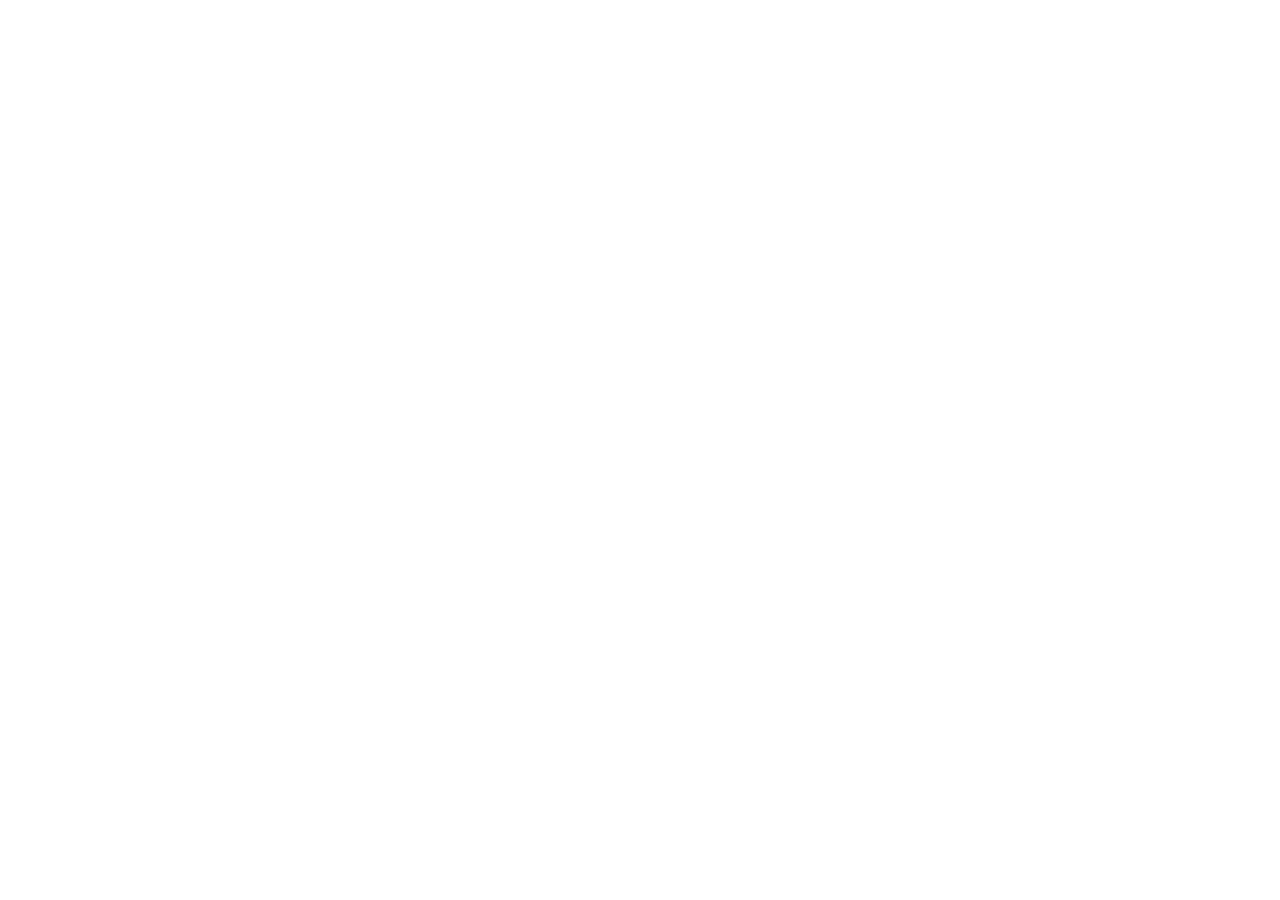
==== index.html @ 6c577613 "初版：樊磊个人简历网站" ====
﻿<!DOCTYPE html>
<html lang="zh-CN">
<head>
    <meta charset="UTF-8">
    <meta name="viewport" content="width=device-width, initial-scale=1.0">
    <title>妯婄 路 鎯呮劅瀵煎笀 | 蹇冪悊瀛﹀甯?/title>
    <meta name="description" content="妯婄 鈥?璧勬繁鎯呮劅瀵煎笀锛屾繁鑰曚簰鑱旂綉鎯呮劅璧涢亾锛屼笓娉ㄦ儏鎰熻繛楹﹀挩璇€佸績鐞嗙枏瀵笺€佸鎭嬬瓟鐤戙€佸濮讳慨澶嶄笌浜洪檯鍏崇郴鎸囧銆?>
    <link rel="preconnect" href="https://fonts.googleapis.com">
    <link rel="preconnect" href="https://fonts.gstatic.com" crossorigin>
    <link href="https://fonts.googleapis.com/css2?family=Noto+Serif+SC:wght@400;600;700&family=Noto+Sans+SC:wght@300;400;500;700&display=swap" rel="stylesheet">
    <link rel="stylesheet" href="css/style.css">
</head>
<body>

    <!-- ============ NAVIGATION ============ -->
    <header id="header">
        <nav id="navbar" class="navbar">
            <div class="container nav-container">
                <a href="#hero" class="logo">妯?span class="logo-accent">纾?/span></a>
                <ul class="nav-links" id="navLinks">
                    <li><a href="#hero" class="nav-link active">棣栭〉</a></li>
                    <li><a href="#about" class="nav-link">鍏充簬鎴?/a></li>
                    <li><a href="#strengths" class="nav-link">涓汉浼樺娍</a></li>
                    <li><a href="#contact" class="nav-link">鑱旂郴鎴?/a></li>
                </ul>
                <a href="#contact" class="btn btn-nav">鍚堜綔鍜ㄨ</a>
                <button class="mobile-toggle" id="mobileToggle" aria-label="鑿滃崟">
                    <span></span><span></span><span></span>
                </button>
            </div>
        </nav>
    </header>

    <!-- ============ HERO ============ -->
    <section id="hero" class="hero">
        <canvas id="heroCanvas"></canvas>
        <div class="hero-overlay"></div>
        <div class="container hero-content">
            <div class="hero-badge">璧勬繁鎯呮劅瀵煎笀 路 蹇冪悊瀛﹀甯?/div>
            <h1 class="hero-title">妯婄</h1>
            <p class="hero-subtitle">娣辫€曚簰鑱旂綉鎯呮劅璧涢亾 路 涓撴敞鎯呮劅鐩存挱涓庡挩璇?/p>
            <p class="hero-desc">
                澶氬勾涓€绾挎儏鎰熺洿鎾繛楹﹀疄鎴樼粡楠岋紝鎿呴暱浠ュ叡鎯呫€佹帴鍦版皵鐨勬矡閫氭柟寮?br>
                鍓栨瀽鐭涚浘鏍规簮锛岃緭鍑鸿惤鍦板彲鎵ц鐨勮В鍐虫柟妗?            </p>
            <div class="hero-actions">
                <a href="#contact" class="btn btn-primary">棰勭害鍜ㄨ</a>
                <a href="#about" class="btn btn-outline">浜嗚В鏇村</a>
            </div>
        </div>
        <div class="scroll-indicator">
            <span>鍚戜笅婊氬姩</span>
            <div class="scroll-arrow"></div>
        </div>
    </section>

    <!-- ============ ABOUT ============ -->
    <section id="about" class="about section">
        <div class="container">
            <div class="section-header reveal">
                <span class="section-tag">鍏充簬鎴?/span>
                <h2 class="section-title">About Me</h2>
                <div class="section-divider"></div>
            </div>

            <div class="about-grid">
                <div class="about-image reveal-left">
                    <div class="image-frame">
                        <img src="assets/portrait.jpg" alt="妯婄 - 鎯呮劅瀵煎笀" id="portraitImg">
                        <div class="image-frame-deco"></div>
                    </div>
                    <div class="about-contact-cards">
                        <div class="contact-mini-card">
                            <svg width="18" height="18" viewBox="0 0 24 24" fill="none" stroke="currentColor" stroke-width="2"><path d="M22 16.92v3a2 2 0 0 1-2.18 2 19.79 19.79 0 0 1-8.63-3.07 19.5 19.5 0 0 1-6-6 19.79 19.79 0 0 1-3.07-8.67A2 2 0 0 1 4.11 2h3a2 2 0 0 1 2 1.72 12.84 12.84 0 0 0 .7 2.81 2 2 0 0 1-.45 2.11L8.09 9.91a16 16 0 0 0 6 6l1.27-1.27a2 2 0 0 1 2.11-.45 12.84 12.84 0 0 0 2.81.7A2 2 0 0 1 22 16.92z"/></svg>
                            <span>13331465295</span>
                        </div>
                        <div class="contact-mini-card">
                            <svg width="18" height="18" viewBox="0 0 24 24" fill="none" stroke="currentColor" stroke-width="2"><path d="M4 4h16c1.1 0 2 .9 2 2v12c0 1.1-.9 2-2 2H4c-1.1 0-2-.9-2-2V6c0-1.1.9-2 2-2z"/><polyline points="22,6 12,13 2,6"/></svg>
                            <span>13331465295</span>
                        </div>
                    </div>
                </div>

                <div class="about-content reveal-right">
                    <div class="about-header">
                        <h3 class="about-name">妯婄</h3>
                        <span class="about-title-badge">璧勬繁鎯呮劅瀵煎笀</span>
                    </div>

                    <div class="about-text">
                        <p>1985 骞寸敓浜庡悏鏋楋紝姣曚笟浜庡悏鏋楀伐绋嬪ぇ瀛︾數鍔涘伐绋嬩笓涓氥€?021 骞磋捣鍏ㄨ亴娣辫€曚簰鑱旂綉鎯呮劅璧涢亾锛屼富鏀绘姈闊崇瓑涓绘祦鐭棰?& 鐩存挱骞冲彴锛岀簿閫氭儏鎰熺洿鎾叏閾捐矾杩愯惀涓庢湇鍔°€?/p>
                        <p>鏍稿績涓氬姟娑电洊鎯呮劅杩為害鍜ㄨ銆佸績鐞嗘儏缁枏瀵笺€佸鎭嬬瓟鐤戙€佸濮讳慨澶嶃€佸﹩濯崇煕鐩捐皟瑙ｃ€佷汉闄呭叧绯诲強浜插瓙娌熼€氭寚瀵肩瓑銆傚悓鏃剁啛缁冩搷鐩樼洿鎾棿杩愮淮銆佸満鏅墽鎯呮墦閫犮€佺洿鎾妭濂忔妸鎺с€佺矇涓濊繍钀ャ€佹祦閲忓紩娴佸強鐩存挱甯﹁揣绛夊叏娴佺▼宸ヤ綔锛屽悆閫忓钩鍙拌鍒欎笌娴侀噺閫昏緫銆?/p>
                        <p>闀挎湡涓€绾跨洿鎾繛楹﹀疄鎴橈紝鐩撮潰娴烽噺鐪熷疄鎯呮劅妗堜緥锛屾搮闀夸互鍏辨儏銆佹帴鍦版皵鐨勬矡閫氭柟寮忓墫鏋愮煕鐩炬牴婧愶紝杈撳嚭钀藉湴鍙墽琛岀殑瑙ｅ喅鏂规銆傛湰浜哄彲鐙珛瀹屾垚鏁村満鎯呮劅鐩存挱銆佹壙鎺ュ挩璇笟鍔′笌鐩存挱闂磋繍钀ュ伐浣滐紝涓婃墜鍗充笂宀楋紝鏃犻渶杩囨浮鏈熴€?/p>
                    </div>

                    <div class="about-stats">
                        <div class="stat-item">
                            <span class="stat-number" data-target="8">0</span>
                            <span class="stat-suffix">+</span>
                            <span class="stat-label">骞翠笓娉ㄦ繁鑰?/span>
                        </div>
                        <div class="stat-item">
                            <span class="stat-number" data-target="10000">0</span>
                            <span class="stat-suffix">+</span>
                            <span class="stat-label">鎯呮劅妗堜緥</span>
                        </div>
                        <div class="stat-item">
                            <span class="stat-number" data-target="1000">0</span>
                            <span class="stat-suffix">+</span>
                            <span class="stat-label">鐩存挱鍦烘</span>
                        </div>
                        <div class="stat-item">
                            <span class="stat-number" data-target="100">0</span>
                            <span class="stat-suffix">w+</span>
                            <span class="stat-label">绮変笣瑙﹁揪</span>
                        </div>
                    </div>
                </div>
            </div>
        </div>
    </section>

    <!-- ============ STRENGTHS ============ -->
    <section id="strengths" class="strengths section">
        <div class="container">
            <div class="section-header reveal">
                <span class="section-tag">涓汉浼樺娍</span>
                <h2 class="section-title">Core Strengths</h2>
                <div class="section-divider"></div>
                <p class="section-desc">澶氬勾琛屼笟娌夋穩锛屾墦纾ㄥ嚭浜斿ぇ鏍稿績鑳藉姏</p>
            </div>

            <div class="strengths-grid">
                <div class="strength-card reveal" data-delay="0">
                    <div class="card-icon">
                        <svg width="32" height="32" viewBox="0 0 24 24" fill="none" stroke="currentColor" stroke-width="1.5"><path d="M12 22s8-4 8-10V5l-8-3-8 3v7c0 6 8 10 8 10z"/></svg>
                    </div>
                    <h3 class="card-title">瀹炴垬鍔熷簳鎵庡疄</h3>
                    <p class="card-desc">澶氬勾涓€绾挎儏鎰熺洿鎾繛楹︾粡楠岋紝妗堜緥鍌ㄥ涓板瘜锛屼复鍦烘帶鍦恒€佸簲鎬ヨ兘鍔涚獊鍑恒€傜洿闈㈡捣閲忕湡瀹炴儏鎰熸渚嬶紝蹇€熺簿鍑嗘妸鎻￠棶棰樻牳蹇冦€?/p>
                </div>

                <div class="strength-card reveal" data-delay="100">
                    <div class="card-icon">
                        <svg width="32" height="32" viewBox="0 0 24 24" fill="none" stroke="currentColor" stroke-width="1.5"><path d="M16.5 3.5a2.121 2.121 0 0 1 3 3L7 19l-4 1 1-4L16.5 3.5z"/></svg>
                    </div>
                    <h3 class="card-title">鍜ㄨ涓撲笟鍏辨儏</h3>
                    <p class="card-desc">娌熼€氶鏍间翰鍜屾帴鍦版皵锛屾搮闀挎儏缁枏瀵间笌鐭涚浘鏍规簮鍓栨瀽銆傜簿鍑嗚В鍐冲鎭嬨€佸搴€佷汉闄呯瓑鐜板疄鎯呮劅闅鹃锛岃鏉ヨ鑰呯湡姝ｈ幏寰楁敼鍙樸€?/p>
                </div>

                <div class="strength-card reveal" data-delay="200">
                    <div class="card-icon">
                        <svg width="32" height="32" viewBox="0 0 24 24" fill="none" stroke="currentColor" stroke-width="1.5"><rect x="2" y="3" width="20" height="14" rx="2" ry="2"/><line x1="8" y1="21" x2="16" y2="21"/><line x1="12" y1="17" x2="12" y2="21"/></svg>
                    </div>
                    <h3 class="card-title">鍏ㄨ兘鐩存挱鎿嶇洏</h3>
                    <p class="card-desc">闆嗗唴瀹硅緭鍑恒€佷簰鍔ㄦ帶鍦恒€佺矇涓濈淮鎶ゃ€佸紩娴佽浆鍖栥€佺洿鎾甫璐т簬涓€浣撱€傚悆閫忓钩鍙拌鍒欎笌娴侀噺閫昏緫锛岃儨浠诲叏宀椾綅宸ヤ綔锛岄浂杩囨浮鏈熴€?/p>
                </div>

                <div class="strength-card reveal" data-delay="300">
                    <div class="card-icon">
                        <svg width="32" height="32" viewBox="0 0 24 24" fill="none" stroke="currentColor" stroke-width="1.5"><path d="M12 22s8-4 8-10V5l-8-3-8 3v7c0 6 8 10 8 10z"/><path d="M9 12l2 2 4-4"/></svg>
                    </div>
                    <h3 class="card-title">鑱屼笟鐘舵€佺ǔ瀹?/h3>
                    <p class="card-desc">娣辫€曟儏鎰熻禌閬撱€佺儹鐖辫涓氾紝璐ｄ换蹇冨己銆傚彲闀挎湡绋冲畾閰嶅悎鍥㈤槦鍙戝睍锛屼笁瑙傛銆佹姉鍘嬭兘鍔涘己锛屾槸楂樺己搴︾洿鎾幆澧冧腑鍊煎緱淇¤禆鐨勫悎浣滀紮浼淬€?/p>
                </div>

                <div class="strength-card reveal" data-delay="400">
                    <div class="card-icon">
                        <svg width="32" height="32" viewBox="0 0 24 24" fill="none" stroke="currentColor" stroke-width="1.5"><circle cx="12" cy="12" r="10"/><path d="M2 12h20"/><path d="M12 2a15.3 15.3 0 0 1 4 10 15.3 15.3 0 0 1-4 10 15.3 15.3 0 0 1-4-10 15.3 15.3 0 0 1 4-10z"/></svg>
                    </div>
                    <h3 class="card-title">璧涢亾璧勬簮涓板帤</h3>
                    <p class="card-desc">澶氬勾琛屼笟娌夋穩锛岀Н绱笓灞炰汉鑴変笌璧勬簮缃戠粶銆傛墜鎻¤禌閬撹祫婧愶紝鍙姪鍔涢」鐩珮鏁堟帹杩涖€傚悓姝ユ帰绱㈡儏鎰?AI 鏂拌禌閬擄紝淇濇寔琛屼笟鍓嶆部瑙嗛噹銆?/p>
                </div>
            </div>
        </div>
    </section>

    <!-- ============ CONTACT ============ -->
    <section id="contact" class="contact section">
        <div class="contact-bg-shapes"></div>
        <div class="container contact-content">
            <div class="section-header reveal">
                <span class="section-tag">鑱旂郴鎴?/span>
                <h2 class="section-title">Let's Talk</h2>
                <div class="section-divider"></div>
            </div>

            <div class="contact-grid reveal">
                <div class="contact-card">
                    <div class="contact-card-icon">
                        <svg width="28" height="28" viewBox="0 0 24 24" fill="none" stroke="currentColor" stroke-width="1.5"><path d="M22 16.92v3a2 2 0 0 1-2.18 2 19.79 19.79 0 0 1-8.63-3.07 19.5 19.5 0 0 1-6-6 19.79 19.79 0 0 1-3.07-8.67A2 2 0 0 1 4.11 2h3a2 2 0 0 1 2 1.72 12.84 12.84 0 0 0 .7 2.81 2 2 0 0 1-.45 2.11L8.09 9.91a16 16 0 0 0 6 6l1.27-1.27a2 2 0 0 1 2.11-.45 12.84 12.84 0 0 0 2.81.7A2 2 0 0 1 22 16.92z"/></svg>
                    </div>
                    <h3>鐢佃瘽</h3>
                    <a href="tel:13331465295" class="contact-link">13331465295</a>
                    <p class="contact-hint">宸ヤ綔鏃?9:00 - 21:00</p>
                </div>

                <div class="contact-card contact-card-highlight">
                    <div class="contact-card-icon">
                        <svg width="28" height="28" viewBox="0 0 24 24" fill="none" stroke="currentColor" stroke-width="1.5"><path d="M4 4h16c1.1 0 2 .9 2 2v12c0 1.1-.9 2-2 2H4c-1.1 0-2-.9-2-2V6c0-1.1.9-2 2-2z"/><polyline points="22,6 12,13 2,6"/></svg>
                    </div>
                    <h3>寰俊</h3>
                    <a href="#" class="contact-link">13331465295</a>
                    <p class="contact-hint">鎵爜鎴栨悳绱㈡坊鍔?/p>
                </div>

                <div class="contact-card">
                    <div class="contact-card-icon">
                        <svg width="28" height="28" viewBox="0 0 24 24" fill="none" stroke="currentColor" stroke-width="1.5"><path d="M4 4h16c1.1 0 2 .9 2 2v12c0 1.1-.9 2-2 2H4c-1.1 0-2-.9-2-2V6c0-1.1.9-2 2-2z"/><polyline points="22,6 12,13 2,6"/></svg>
                    </div>
                    <h3>閭</h3>
                    <a href="mailto:lei_179481361@qq.com" class="contact-link">lei_179481361@qq.com</a>
                    <p class="contact-hint">24 灏忔椂鍐呭洖澶?/p>
                </div>
            </div>

            <div class="contact-cta reveal">
                <p class="cta-text">鏈熷緟涓庢偍鐨勫悎浣?/p>
                <a href="tel:13331465295" class="btn btn-primary btn-large">绔嬪嵆鑱旂郴</a>
            </div>

            <div class="contact-footer reveal">
                <p>&copy; <span id="year"></span> 妯婄 路 All Rights Reserved</p>
                <p class="contact-footer-sub">浠ョ湡璇氫箣蹇冿紝闄即姣忎竴娈垫儏鎰熸梾绋?/p>
            </div>
        </div>
    </section>

    <script src="js/main.js"></script>
</body>
</html>
---- css/style.css ----
﻿/* ============================================
   Style.css — 樊磊 · 个人简历网站
   Dark premium theme for relationship therapist
   ============================================ */

/* ----- CSS Custom Properties ----- */
:root {
    --color-bg: #0a0a0e;
    --color-bg-alt: #101016;
    --color-bg-card: #181820;
    --color-bg-card-hover: #1e1e28;
    --color-accent: #c9a96e;
    --color-accent-light: #dfc28a;
    --color-accent-dim: #7a6a4a;
    --color-accent-glow: rgba(201, 169, 110, 0.08);
    --color-text: #ece8e1;
    --color-text-secondary: #96929a;
    --color-text-muted: #5c5862;
    --color-border: #22222a;
    --color-border-light: #2a2a34;
    --color-overlay: rgba(10, 10, 14, 0.72);
    --font-serif: 'Noto Serif SC', 'STSong', 'SimSun', Georgia, serif;
    --font-sans: 'Noto Sans SC', -apple-system, 'PingFang SC', 'Microsoft YaHei', sans-serif;
    --container-max: 1700px;
    --nav-height: 70px;
    --section-padding: 100px 0;
    --ease-out: cubic-bezier(0.22, 1, 0.36, 1);
    --duration-slow: 0.8s;
    --duration-med: 0.5s;
    --duration-fast: 0.3s;
}

*, *::before, *::after {
    margin: 0;
    padding: 0;
    box-sizing: border-box;
}

html {
    scroll-behavior: smooth;
    -webkit-font-smoothing: antialiased;
    -moz-osx-font-smoothing: grayscale;
}

body {
    font-family: var(--font-sans);
    font-weight: 400;
    font-size: 16px;
    line-height: 1.7;
    color: var(--color-text);
    background-color: var(--color-bg);
    overflow-x: hidden;
}

a { color: inherit; text-decoration: none; }
ul { list-style: none; }
img { display: block; max-width: 100%; }

::selection {
    background: var(--color-accent);
    color: var(--color-bg);
}

.container {
    max-width: var(--container-max);
    margin: 0 auto;
    padding: 0 40px;
}

/* ============================
   Navigation
   ============================ */
.navbar {
    position: fixed;
    top: 0; left: 0; right: 0;
    z-index: 1000;
    height: var(--nav-height);
    transition: background var(--duration-med) var(--ease-out),
                box-shadow var(--duration-med) var(--ease-out),
                backdrop-filter var(--duration-med) var(--ease-out);
}

.navbar.scrolled {
    background: rgba(10, 10, 14, 0.85);
    backdrop-filter: blur(20px);
    -webkit-backdrop-filter: blur(20px);
    box-shadow: 0 1px 0 var(--color-border);
}

.nav-container {
    display: flex;
    align-items: center;
    justify-content: space-between;
    height: 100%;
}

.logo {
    font-family: var(--font-serif);
    font-size: 24px;
    font-weight: 700;
    letter-spacing: 4px;
    color: var(--color-text);
}

.logo-accent { color: var(--color-accent); }

.nav-links {
    display: flex;
    gap: 40px;
}

.nav-link {
    font-size: 14px;
    font-weight: 500;
    letter-spacing: 2px;
    color: var(--color-text-secondary);
    text-transform: uppercase;
    position: relative;
}

.nav-link::after {
    content: '';
    position: absolute;
    bottom: -4px;
    left: 0;
    width: 0;
    height: 1.5px;
    background: var(--color-accent);
    transition: width var(--duration-med) var(--ease-out);
}

.nav-link:hover,
.nav-link.active { color: var(--color-text); }

.nav-link.active::after { width: 100%; }

.mobile-toggle {
    display: none;
    flex-direction: column;
    gap: 5px;
    background: none;
    border: none;
    cursor: pointer;
    padding: 4px;
}

.mobile-toggle span {
    display: block;
    width: 24px;
    height: 1.5px;
    background: var(--color-text);
}

/* Buttons */
.btn {
    display: inline-flex;
    align-items: center;
    justify-content: center;
    font-family: var(--font-sans);
    font-size: 14px;
    font-weight: 500;
    letter-spacing: 1px;
    padding: 12px 28px;
    cursor: pointer;
    transition: all var(--duration-fast) ease;
    border: none;
}

.btn-nav {
    font-size: 13px;
    padding: 10px 24px;
    background: transparent;
    border: 1px solid var(--color-accent);
    color: var(--color-accent);
    letter-spacing: 2px;
}

.btn-nav:hover {
    background: var(--color-accent);
    color: var(--color-bg);
}

.btn-primary {
    background: var(--color-accent);
    color: var(--color-bg);
    border: 1px solid var(--color-accent);
}

.btn-primary:hover {
    background: var(--color-accent-light);
    border-color: var(--color-accent-light);
    transform: translateY(-2px);
}

.btn-outline {
    background: transparent;
    color: var(--color-text);
    border: 1px solid var(--color-border-light);
}

.btn-outline:hover {
    border-color: var(--color-accent);
    color: var(--color-accent);
    transform: translateY(-2px);
}

.btn-large {
    padding: 16px 48px;
    font-size: 15px;
    letter-spacing: 3px;
}

/* ============================
   Hero Section
   ============================ */
.hero {
    position: relative;
    width: 100%;
    height: 100vh;
    min-height: 700px;
    display: flex;
    align-items: center;
    justify-content: center;
    overflow: hidden;
}

#heroCanvas {
    position: absolute;
    top: 0; left: 0;
    width: 100%;
    height: 100%;
    z-index: 0;
}

.hero-overlay {
    position: absolute;
    inset: 0;
    z-index: 1;
    background: linear-gradient(
        135deg,
        rgba(10, 10, 14, 0.6) 0%,
        rgba(10, 10, 14, 0.3) 50%,
        rgba(10, 10, 14, 0.7) 100%
    );
}

.hero-content {
    position: relative;
    z-index: 2;
    text-align: center;
    padding-top: 40px;
}

.hero-badge {
    display: inline-block;
    font-size: 12px;
    font-weight: 500;
    letter-spacing: 4px;
    text-transform: uppercase;
    color: var(--color-accent);
    border: 1px solid var(--color-accent-dim);
    padding: 8px 20px;
    margin-bottom: 40px;
    opacity: 0;
    animation: fadeInUp 1s var(--ease-out) 0.3s forwards;
}

.hero-title {
    font-family: var(--font-serif);
    font-size: clamp(64px, 8vw, 120px);
    font-weight: 700;
    line-height: 1.1;
    color: var(--color-text);
    letter-spacing: 16px;
    margin-bottom: 20px;
    opacity: 0;
    animation: fadeInUp 1s var(--ease-out) 0.6s forwards;
}

.hero-subtitle {
    font-size: clamp(16px, 1.5vw, 22px);
    font-weight: 300;
    color: var(--color-text-secondary);
    letter-spacing: 6px;
    margin-bottom: 24px;
    opacity: 0;
    animation: fadeInUp 1s var(--ease-out) 0.9s forwards;
}

.hero-desc {
    font-size: 15px;
    line-height: 1.9;
    color: var(--color-text-muted);
    margin-bottom: 48px;
    opacity: 0;
    animation: fadeInUp 1s var(--ease-out) 1.1s forwards;
}

.hero-actions {
    display: flex;
    gap: 20px;
    justify-content: center;
    opacity: 0;
    animation: fadeInUp 1s var(--ease-out) 1.3s forwards;
}

.scroll-indicator {
    position: absolute;
    bottom: 40px;
    left: 50%;
    transform: translateX(-50%);
    z-index: 2;
    display: flex;
    flex-direction: column;
    align-items: center;
    gap: 8px;
    opacity: 0;
    animation: fadeInUp 1s var(--ease-out) 1.6s forwards;
}

.scroll-indicator span {
    font-size: 11px;
    letter-spacing: 3px;
    color: var(--color-text-muted);
    text-transform: uppercase;
}

.scroll-arrow {
    width: 1px;
    height: 30px;
    background: linear-gradient(to bottom, var(--color-accent-dim), transparent);
    animation: scrollBounce 2s ease-in-out infinite;
}

@keyframes scrollBounce {
    0%, 100% { transform: scaleY(0.5); opacity: 0.3; }
    50% { transform: scaleY(1); opacity: 1; }
}

@keyframes fadeInUp {
    from { opacity: 0; transform: translateY(30px); }
    to { opacity: 1; transform: translateY(0); }
}

/* ============================
   Section Base
   ============================ */
.section { padding: var(--section-padding); position: relative; }

.section-header { text-align: center; margin-bottom: 72px; }

.section-tag {
    display: inline-block;
    font-size: 11px;
    font-weight: 500;
    letter-spacing: 4px;
    color: var(--color-accent);
    text-transform: uppercase;
    margin-bottom: 16px;
}

.section-title {
    font-family: var(--font-serif);
    font-size: clamp(32px, 3.5vw, 52px);
    font-weight: 700;
    color: var(--color-text);
    letter-spacing: 6px;
    margin-bottom: 20px;
}

.section-divider {
    width: 40px;
    height: 1.5px;
    background: var(--color-accent);
    margin: 0 auto;
}

.section-desc {
    margin-top: 20px;
    font-size: 15px;
    color: var(--color-text-secondary);
}

/* ============================
   About Section
   ============================ */
.about { background: var(--color-bg-alt); }

.about-grid {
    display: grid;
    grid-template-columns: 1fr 1.2fr;
    gap: 80px;
    align-items: start;
}

.image-frame {
    position: relative;
    width: 100%;
    aspect-ratio: 3 / 4;
    overflow: hidden;
}

.image-frame img {
    width: 100%;
    height: 100%;
    object-fit: cover;
}

.image-frame-deco {
    position: absolute;
    inset: 0;
    border: 1px solid var(--color-accent-dim);
    transform: translate(12px, 12px);
    z-index: -1;
    pointer-events: none;
}

.about-contact-cards {
    display: flex;
    gap: 12px;
    margin-top: 20px;
}

.contact-mini-card {
    display: flex;
    align-items: center;
    gap: 8px;
    padding: 10px 16px;
    background: var(--color-bg-card);
    border: 1px solid var(--color-border);
    font-size: 13px;
    color: var(--color-text-secondary);
}

.contact-mini-card svg {
    color: var(--color-accent);
    flex-shrink: 0;
}

.about-header {
    display: flex;
    align-items: baseline;
    gap: 16px;
    margin-bottom: 28px;
}

.about-name {
    font-family: var(--font-serif);
    font-size: 36px;
    font-weight: 700;
    color: var(--color-text);
    letter-spacing: 6px;
}

.about-title-badge {
    font-size: 13px;
    color: var(--color-accent);
    letter-spacing: 2px;
    padding: 4px 14px;
    border: 1px solid var(--color-accent-dim);
}

.about-text p {
    font-size: 15px;
    line-height: 1.9;
    color: var(--color-text-secondary);
    margin-bottom: 20px;
}

.about-stats {
    display: grid;
    grid-template-columns: repeat(4, 1fr);
    gap: 20px;
    margin-top: 40px;
    padding-top: 40px;
    border-top: 1px solid var(--color-border);
}

.stat-item { text-align: center; position: relative; }

.stat-item:not(:last-child)::after {
    content: '';
    position: absolute;
    right: -10px;
    top: 50%;
    transform: translateY(-50%);
    width: 1px;
    height: 40px;
    background: var(--color-border);
}

.stat-number {
    display: inline;
    font-family: var(--font-serif);
    font-size: 36px;
    font-weight: 700;
    color: var(--color-accent);
    line-height: 1;
}

.stat-suffix {
    font-family: var(--font-serif);
    font-size: 20px;
    font-weight: 600;
    color: var(--color-accent);
    margin-left: 2px;
}

.stat-label {
    display: block;
    font-size: 12px;
    color: var(--color-text-muted);
    letter-spacing: 1px;
    margin-top: 8px;
}

/* ============================
   Strengths Section
   ============================ */
.strengths-grid {
    display: grid;
    grid-template-columns: repeat(3, 1fr);
    gap: 24px;
}

.strength-card {
    background: var(--color-bg-card);
    border: 1px solid var(--color-border);
    padding: 40px 32px;
    transition: all var(--duration-med) var(--ease-out);
    position: relative;
    overflow: hidden;
}

.strength-card::before {
    content: '';
    position: absolute;
    top: 0;
    left: 0;
    width: 3px;
    height: 0;
    background: var(--color-accent);
    transition: height var(--duration-med) var(--ease-out);
}

.strength-card:hover {
    background: var(--color-bg-card-hover);
    border-color: var(--color-border-light);
    transform: translateY(-4px);
}

.strength-card:hover::before { height: 100%; }

.card-icon {
    width: 56px;
    height: 56px;
    display: flex;
    align-items: center;
    justify-content: center;
    border: 1px solid var(--color-border-light);
    margin-bottom: 24px;
    color: var(--color-accent);
}

.strength-card:hover .card-icon {
    background: var(--color-accent-glow);
    border-color: var(--color-accent-dim);
}

.card-title {
    font-family: var(--font-serif);
    font-size: 20px;
    font-weight: 600;
    color: var(--color-text);
    letter-spacing: 3px;
    margin-bottom: 16px;
}

.card-desc {
    font-size: 14px;
    line-height: 1.8;
    color: var(--color-text-secondary);
}

/* ============================
   Contact Section
   ============================ */
.contact {
    background: var(--color-bg-alt);
    min-height: 100vh;
    display: flex;
    align-items: center;
    position: relative;
    overflow: hidden;
}

.contact-bg-shapes {
    position: absolute;
    inset: 0;
    z-index: 0;
    overflow: hidden;
}

.contact-bg-shapes::before,
.contact-bg-shapes::after {
    content: '';
    position: absolute;
    border-radius: 50%;
    opacity: 0.03;
}

.contact-bg-shapes::before {
    width: 600px;
    height: 600px;
    background: var(--color-accent);
    top: -200px;
    right: -200px;
    filter: blur(120px);
}

.contact-bg-shapes::after {
    width: 400px;
    height: 400px;
    background: var(--color-accent);
    bottom: -100px;
    left: -100px;
    filter: blur(100px);
}

.contact-content {
    width: 100%;
    position: relative;
    z-index: 1;
    padding: var(--section-padding);
}

.contact-grid {
    display: grid;
    grid-template-columns: repeat(3, 1fr);
    gap: 24px;
    max-width: 960px;
    margin: 0 auto;
}

.contact-card {
    text-align: center;
    padding: 48px 32px;
    background: var(--color-bg-card);
    border: 1px solid var(--color-border);
    transition: all var(--duration-med) var(--ease-out);
}

.contact-card:hover {
    background: var(--color-bg-card-hover);
    border-color: var(--color-border-light);
    transform: translateY(-4px);
}

.contact-card-highlight {
    border-color: var(--color-accent-dim);
    position: relative;
}

.contact-card-highlight::before {
    content: '推荐';
    position: absolute;
    top: -1px;
    left: 50%;
    transform: translateX(-50%);
    font-size: 10px;
    letter-spacing: 2px;
    color: var(--color-bg);
    background: var(--color-accent);
    padding: 3px 14px;
}

.contact-card-icon {
    width: 56px;
    height: 56px;
    display: flex;
    align-items: center;
    justify-content: center;
    margin: 0 auto 20px;
    border: 1px solid var(--color-border-light);
    color: var(--color-accent);
}

.contact-card h3 {
    font-family: var(--font-serif);
    font-size: 16px;
    font-weight: 600;
    color: var(--color-text);
    letter-spacing: 3px;
    margin-bottom: 12px;
}

.contact-link {
    display: block;
    font-size: 16px;
    color: var(--color-accent);
    font-weight: 500;
    letter-spacing: 1px;
    margin-bottom: 8px;
}

.contact-link:hover { color: var(--color-accent-light); }

.contact-hint {
    font-size: 12px;
    color: var(--color-text-muted);
    letter-spacing: 1px;
}

.contact-cta {
    text-align: center;
    margin-top: 64px;
}

.cta-text {
    font-family: var(--font-serif);
    font-size: 28px;
    font-weight: 600;
    color: var(--color-text);
    letter-spacing: 6px;
    margin-bottom: 24px;
}

.contact-footer {
    text-align: center;
    margin-top: 80px;
    padding-top: 32px;
    border-top: 1px solid var(--color-border);
}

.contact-footer p {
    font-size: 13px;
    color: var(--color-text-muted);
    letter-spacing: 1px;
}

.contact-footer-sub {
    margin-top: 6px;
    font-size: 12px;
    color: var(--color-text-muted);
    opacity: 0.6;
}

/* ============================
   Scroll Reveal
   ============================ */
.reveal {
    opacity: 0;
    transform: translateY(40px);
    transition: opacity var(--duration-slow) var(--ease-out),
                transform var(--duration-slow) var(--ease-out);
}

.reveal.visible { opacity: 1; transform: translateY(0); }

.reveal-left {
    opacity: 0;
    transform: translateX(-40px);
    transition: opacity var(--duration-slow) var(--ease-out),
                transform var(--duration-slow) var(--ease-out);
}

.reveal-left.visible { opacity: 1; transform: translateX(0); }

.reveal-right {
    opacity: 0;
    transform: translateX(40px);
    transition: opacity var(--duration-slow) var(--ease-out),
                transform var(--duration-slow) var(--ease-out);
}

.reveal-right.visible { opacity: 1; transform: translateX(0); }

/* ============================
   Responsive
   ============================ */
@media (max-width: 1200px) {
    .container { padding: 0 32px; }

    .about-grid {
        grid-template-columns: 1fr;
        gap: 48px;
    }

    .about-image { max-width: 420px; margin: 0 auto; }

    .strengths-grid { grid-template-columns: repeat(2, 1fr); }

    .contact-grid { grid-template-columns: repeat(2, 1fr); }
}

@media (max-width: 768px) {
    .container { padding: 0 24px; }
    .section { padding: 64px 0; }
    .section-header { margin-bottom: 48px; }

    .nav-links {
        display: none;
        position: absolute;
        top: var(--nav-height);
        left: 0; right: 0;
        background: rgba(10, 10, 14, 0.95);
        backdrop-filter: blur(20px);
        flex-direction: column;
        gap: 0;
        padding: 20px 40px;
        border-bottom: 1px solid var(--color-border);
    }

    .nav-links.open { display: flex; }

    .nav-links li {
        padding: 12px 0;
        border-bottom: 1px solid var(--color-border);
    }

    .mobile-toggle { display: flex; }
    .btn-nav { display: none; }

    .hero-title { letter-spacing: 8px; }
    .hero-subtitle { letter-spacing: 3px; }
    .hero-actions { flex-direction: column; align-items: center; }

    .about-stats {
        grid-template-columns: repeat(2, 1fr);
        gap: 24px;
    }

    .stat-item:not(:last-child)::after { display: none; }

    .strengths-grid { grid-template-columns: 1fr; }

    .contact-grid {
        grid-template-columns: 1fr;
        max-width: 400px;
    }

    .cta-text { font-size: 22px; letter-spacing: 4px; }

    .about-header { flex-direction: column; gap: 12px; }
    .about-contact-cards { flex-direction: column; }
}

@media (max-width: 480px) {
    .hero-title { font-size: 48px; letter-spacing: 6px; }
    .hero-badge { font-size: 10px; padding: 6px 14px; }
    .about-name { font-size: 28px; }
    .contact-card { padding: 36px 24px; }
}


/* QR Code */
.contact-qr {
    text-align: center;
    margin-top: 40px;
}

.qr-wrapper {
    display: inline-block;
    padding: 24px;
    background: var(--color-bg-card);
    border: 1px solid var(--color-border);
}

.qr-image {
    width: 160px;
    height: 160px;
    display: block;
    margin: 0 auto;
}

.qr-label {
    margin-top: 12px;
    font-size: 12px;
    color: var(--color-text-muted);
    letter-spacing: 2px;
}
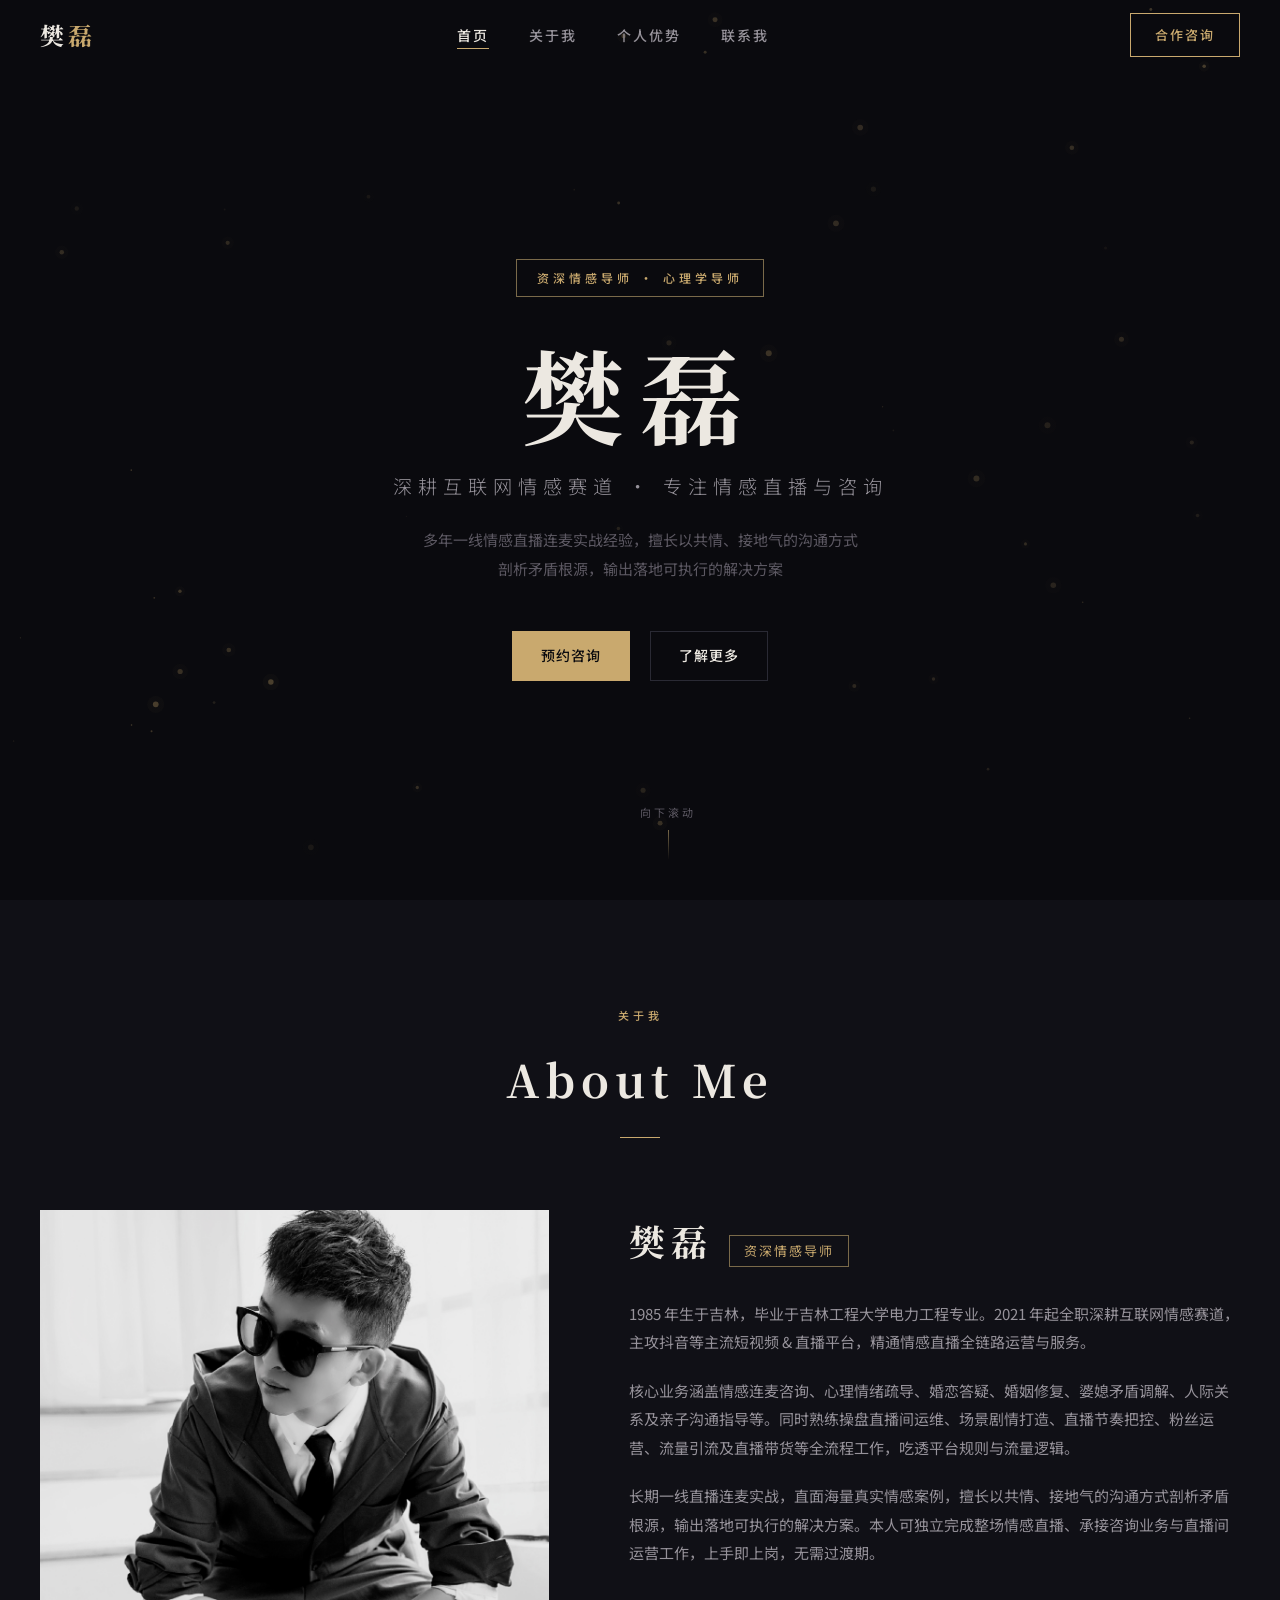
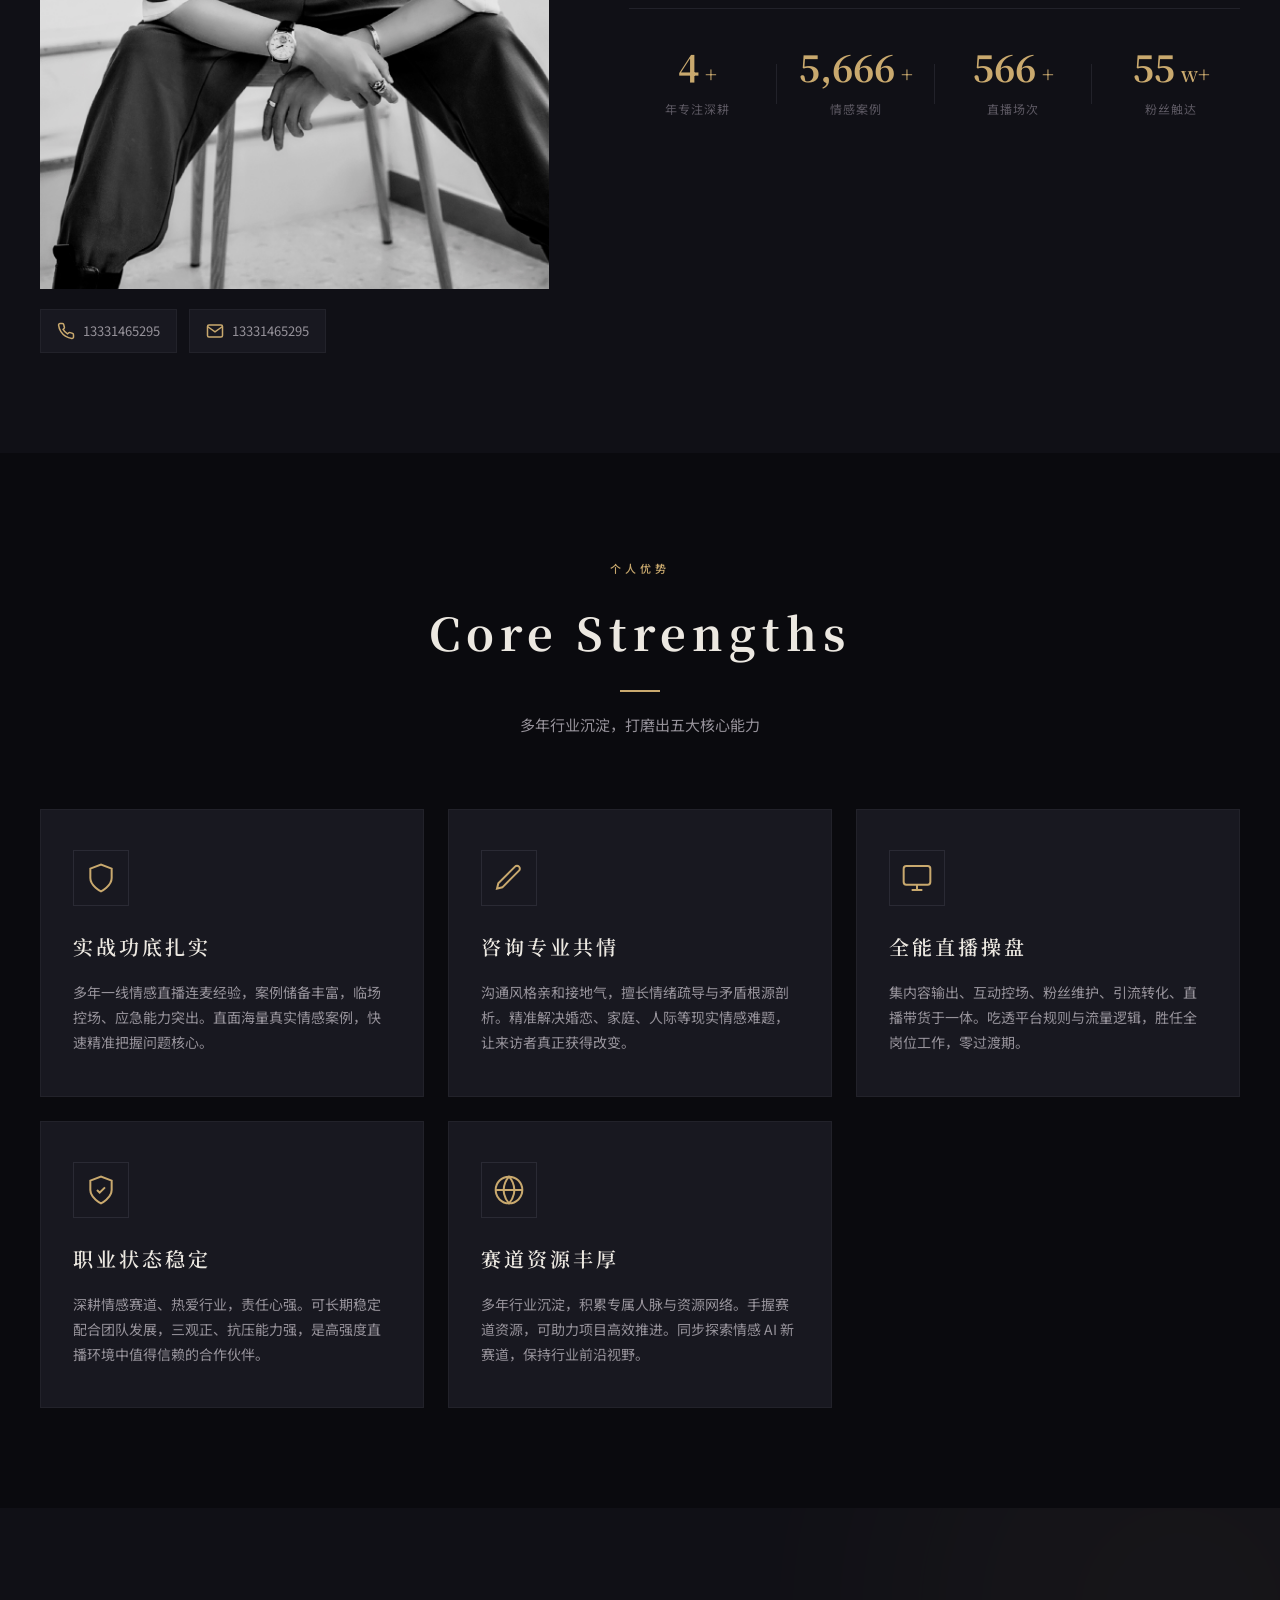
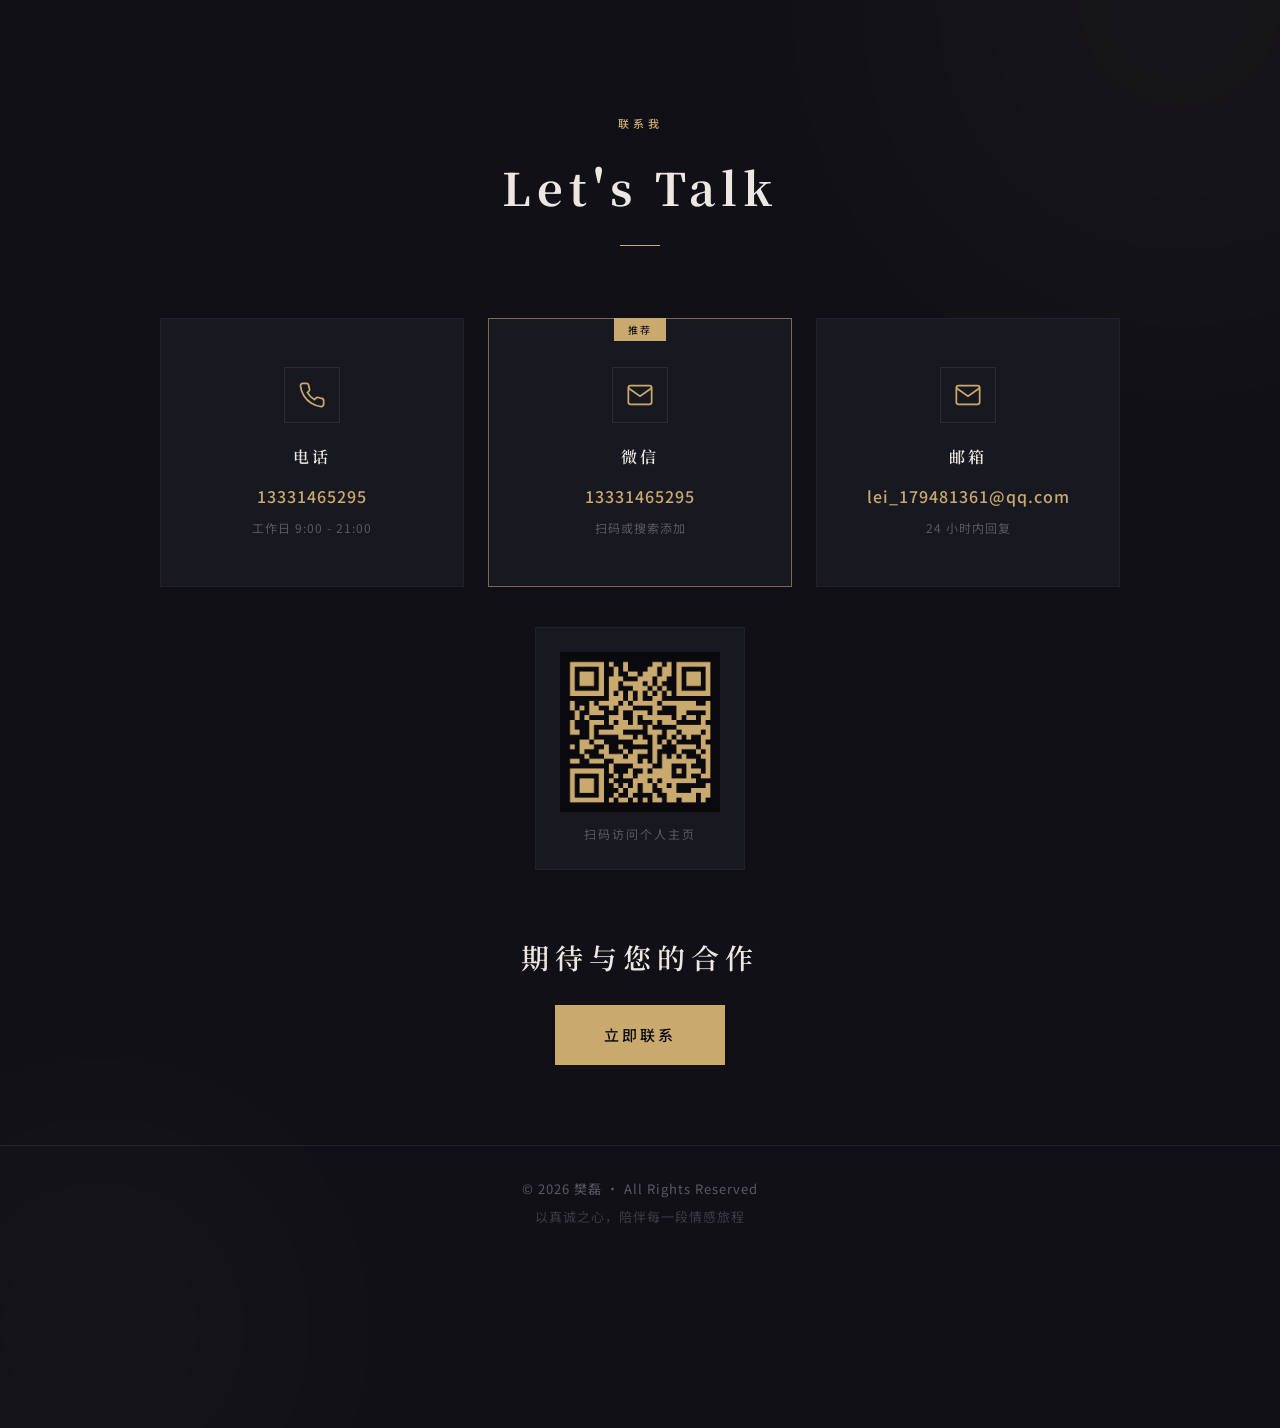
==== commit 2f50ff70: "修复中文编码问题" ====
--- a/index.html
+++ b/index.html
@@ -1,63 +1,58 @@
-﻿<!DOCTYPE html>
+<!DOCTYPE html>
 <html lang="zh-CN">
 <head>
     <meta charset="UTF-8">
     <meta name="viewport" content="width=device-width, initial-scale=1.0">
-    <title>妯婄 路 鎯呮劅瀵煎笀 | 蹇冪悊瀛﹀甯?/title>
-    <meta name="description" content="妯婄 鈥?璧勬繁鎯呮劅瀵煎笀锛屾繁鑰曚簰鑱旂綉鎯呮劅璧涢亾锛屼笓娉ㄦ儏鎰熻繛楹﹀挩璇€佸績鐞嗙枏瀵笺€佸鎭嬬瓟鐤戙€佸濮讳慨澶嶄笌浜洪檯鍏崇郴鎸囧銆?>
+    <title>樊磊 · 情感导师 | 心理学导师</title>
+    <meta name="description" content="樊磊 — 资深情感导师，深耕互联网情感赛道，专注情感连麦咨询、心理疏导、婚恋答疑、婚姻修复与人际关系指导。">
     <link rel="preconnect" href="https://fonts.googleapis.com">
     <link rel="preconnect" href="https://fonts.gstatic.com" crossorigin>
     <link href="https://fonts.googleapis.com/css2?family=Noto+Serif+SC:wght@400;600;700&family=Noto+Sans+SC:wght@300;400;500;700&display=swap" rel="stylesheet">
     <link rel="stylesheet" href="css/style.css">
 </head>
 <body>
-
-    <!-- ============ NAVIGATION ============ -->
     <header id="header">
         <nav id="navbar" class="navbar">
             <div class="container nav-container">
-                <a href="#hero" class="logo">妯?span class="logo-accent">纾?/span></a>
+                <a href="#hero" class="logo">樊<span class="logo-accent">磊</span></a>
                 <ul class="nav-links" id="navLinks">
-                    <li><a href="#hero" class="nav-link active">棣栭〉</a></li>
-                    <li><a href="#about" class="nav-link">鍏充簬鎴?/a></li>
-                    <li><a href="#strengths" class="nav-link">涓汉浼樺娍</a></li>
-                    <li><a href="#contact" class="nav-link">鑱旂郴鎴?/a></li>
+                    <li><a href="#hero" class="nav-link active">首页</a></li>
+                    <li><a href="#about" class="nav-link">关于我</a></li>
+                    <li><a href="#strengths" class="nav-link">个人优势</a></li>
+                    <li><a href="#contact" class="nav-link">联系我</a></li>
                 </ul>
-                <a href="#contact" class="btn btn-nav">鍚堜綔鍜ㄨ</a>
-                <button class="mobile-toggle" id="mobileToggle" aria-label="鑿滃崟">
+                <a href="#contact" class="btn btn-nav">合作咨询</a>
+                <button class="mobile-toggle" id="mobileToggle" aria-label="菜单">
                     <span></span><span></span><span></span>
                 </button>
             </div>
         </nav>
     </header>
-
-    <!-- ============ HERO ============ -->
     <section id="hero" class="hero">
         <canvas id="heroCanvas"></canvas>
         <div class="hero-overlay"></div>
         <div class="container hero-content">
-            <div class="hero-badge">璧勬繁鎯呮劅瀵煎笀 路 蹇冪悊瀛﹀甯?/div>
-            <h1 class="hero-title">妯婄</h1>
-            <p class="hero-subtitle">娣辫€曚簰鑱旂綉鎯呮劅璧涢亾 路 涓撴敞鎯呮劅鐩存挱涓庡挩璇?/p>
+            <div class="hero-badge">资深情感导师 · 心理学导师</div>
+            <h1 class="hero-title">樊磊</h1>
+            <p class="hero-subtitle">深耕互联网情感赛道 · 专注情感直播与咨询</p>
             <p class="hero-desc">
-                澶氬勾涓€绾挎儏鎰熺洿鎾繛楹﹀疄鎴樼粡楠岋紝鎿呴暱浠ュ叡鎯呫€佹帴鍦版皵鐨勬矡閫氭柟寮?br>
-                鍓栨瀽鐭涚浘鏍规簮锛岃緭鍑鸿惤鍦板彲鎵ц鐨勮В鍐虫柟妗?            </p>
+                多年一线情感直播连麦实战经验，擅长以共情、接地气的沟通方式<br>
+                剖析矛盾根源，输出落地可执行的解决方案
+            </p>
             <div class="hero-actions">
-                <a href="#contact" class="btn btn-primary">棰勭害鍜ㄨ</a>
-                <a href="#about" class="btn btn-outline">浜嗚В鏇村</a>
+                <a href="#contact" class="btn btn-primary">预约咨询</a>
+                <a href="#about" class="btn btn-outline">了解更多</a>
             </div>
         </div>
         <div class="scroll-indicator">
-            <span>鍚戜笅婊氬姩</span>
+            <span>向下滚动</span>
             <div class="scroll-arrow"></div>
         </div>
     </section>
-
-    <!-- ============ ABOUT ============ -->
     <section id="about" class="about section">
         <div class="container">
             <div class="section-header reveal">
-                <span class="section-tag">鍏充簬鎴?/span>
+                <span class="section-tag">关于我</span>
                 <h2 class="section-title">About Me</h2>
                 <div class="section-divider"></div>
             </div>
@@ -65,7 +60,7 @@
             <div class="about-grid">
                 <div class="about-image reveal-left">
                     <div class="image-frame">
-                        <img src="assets/portrait.jpg" alt="妯婄 - 鎯呮劅瀵煎笀" id="portraitImg">
+                        <img src="assets/portrait.jpg" alt="樊磊 - 情感导师" id="portraitImg">
                         <div class="image-frame-deco"></div>
                     </div>
                     <div class="about-contact-cards">
@@ -82,51 +77,50 @@
 
                 <div class="about-content reveal-right">
                     <div class="about-header">
-                        <h3 class="about-name">妯婄</h3>
-                        <span class="about-title-badge">璧勬繁鎯呮劅瀵煎笀</span>
+                        <h3 class="about-name">樊磊</h3>
+                        <span class="about-title-badge">资深情感导师</span>
                     </div>
 
                     <div class="about-text">
-                        <p>1985 骞寸敓浜庡悏鏋楋紝姣曚笟浜庡悏鏋楀伐绋嬪ぇ瀛︾數鍔涘伐绋嬩笓涓氥€?021 骞磋捣鍏ㄨ亴娣辫€曚簰鑱旂綉鎯呮劅璧涢亾锛屼富鏀绘姈闊崇瓑涓绘祦鐭棰?& 鐩存挱骞冲彴锛岀簿閫氭儏鎰熺洿鎾叏閾捐矾杩愯惀涓庢湇鍔°€?/p>
-                        <p>鏍稿績涓氬姟娑电洊鎯呮劅杩為害鍜ㄨ銆佸績鐞嗘儏缁枏瀵笺€佸鎭嬬瓟鐤戙€佸濮讳慨澶嶃€佸﹩濯崇煕鐩捐皟瑙ｃ€佷汉闄呭叧绯诲強浜插瓙娌熼€氭寚瀵肩瓑銆傚悓鏃剁啛缁冩搷鐩樼洿鎾棿杩愮淮銆佸満鏅墽鎯呮墦閫犮€佺洿鎾妭濂忔妸鎺с€佺矇涓濊繍钀ャ€佹祦閲忓紩娴佸強鐩存挱甯﹁揣绛夊叏娴佺▼宸ヤ綔锛屽悆閫忓钩鍙拌鍒欎笌娴侀噺閫昏緫銆?/p>
-                        <p>闀挎湡涓€绾跨洿鎾繛楹﹀疄鎴橈紝鐩撮潰娴烽噺鐪熷疄鎯呮劅妗堜緥锛屾搮闀夸互鍏辨儏銆佹帴鍦版皵鐨勬矡閫氭柟寮忓墫鏋愮煕鐩炬牴婧愶紝杈撳嚭钀藉湴鍙墽琛岀殑瑙ｅ喅鏂规銆傛湰浜哄彲鐙珛瀹屾垚鏁村満鎯呮劅鐩存挱銆佹壙鎺ュ挩璇笟鍔′笌鐩存挱闂磋繍钀ュ伐浣滐紝涓婃墜鍗充笂宀楋紝鏃犻渶杩囨浮鏈熴€?/p>
+                        <p>1985 年生于吉林，毕业于吉林工程大学电力工程专业。2021 年起全职深耕互联网情感赛道，主攻抖音等主流短视频 & 直播平台，精通情感直播全链路运营与服务。</p>
+                        <p>核心业务涵盖情感连麦咨询、心理情绪疏导、婚恋答疑、婚姻修复、婆媳矛盾调解、人际关系及亲子沟通指导等。同时熟练操盘直播间运维、场景剧情打造、直播节奏把控、粉丝运营、流量引流及直播带货等全流程工作，吃透平台规则与流量逻辑。</p>
+                        <p>长期一线直播连麦实战，直面海量真实情感案例，擅长以共情、接地气的沟通方式剖析矛盾根源，输出落地可执行的解决方案。本人可独立完成整场情感直播、承接咨询业务与直播间运营工作，上手即上岗，无需过渡期。</p>
                     </div>
 
                     <div class="about-stats">
                         <div class="stat-item">
                             <span class="stat-number" data-target="8">0</span>
                             <span class="stat-suffix">+</span>
-                            <span class="stat-label">骞翠笓娉ㄦ繁鑰?/span>
+                            <span class="stat-label">年专注深耕</span>
                         </div>
                         <div class="stat-item">
                             <span class="stat-number" data-target="10000">0</span>
                             <span class="stat-suffix">+</span>
-                            <span class="stat-label">鎯呮劅妗堜緥</span>
+                            <span class="stat-label">情感案例</span>
                         </div>
                         <div class="stat-item">
                             <span class="stat-number" data-target="1000">0</span>
                             <span class="stat-suffix">+</span>
-                            <span class="stat-label">鐩存挱鍦烘</span>
+                            <span class="stat-label">直播场次</span>
                         </div>
                         <div class="stat-item">
                             <span class="stat-number" data-target="100">0</span>
                             <span class="stat-suffix">w+</span>
-                            <span class="stat-label">绮変笣瑙﹁揪</span>
-                        </div>
-                    </div>
-                </div>
-            </div>
-        </div>
-    </section>
-
-    <!-- ============ STRENGTHS ============ -->
+                            <span class="stat-label">粉丝触达</span>
+                        </div>
+                    </div>
+                </div>
+            </div>
+        </div>
+    </section>
+
     <section id="strengths" class="strengths section">
         <div class="container">
             <div class="section-header reveal">
-                <span class="section-tag">涓汉浼樺娍</span>
+                <span class="section-tag">个人优势</span>
                 <h2 class="section-title">Core Strengths</h2>
                 <div class="section-divider"></div>
-                <p class="section-desc">澶氬勾琛屼笟娌夋穩锛屾墦纾ㄥ嚭浜斿ぇ鏍稿績鑳藉姏</p>
+                <p class="section-desc">多年行业沉淀，打磨出五大核心能力</p>
             </div>
 
             <div class="strengths-grid">
@@ -134,51 +128,49 @@
                     <div class="card-icon">
                         <svg width="32" height="32" viewBox="0 0 24 24" fill="none" stroke="currentColor" stroke-width="1.5"><path d="M12 22s8-4 8-10V5l-8-3-8 3v7c0 6 8 10 8 10z"/></svg>
                     </div>
-                    <h3 class="card-title">瀹炴垬鍔熷簳鎵庡疄</h3>
-                    <p class="card-desc">澶氬勾涓€绾挎儏鎰熺洿鎾繛楹︾粡楠岋紝妗堜緥鍌ㄥ涓板瘜锛屼复鍦烘帶鍦恒€佸簲鎬ヨ兘鍔涚獊鍑恒€傜洿闈㈡捣閲忕湡瀹炴儏鎰熸渚嬶紝蹇€熺簿鍑嗘妸鎻￠棶棰樻牳蹇冦€?/p>
+                    <h3 class="card-title">实战功底扎实</h3>
+                    <p class="card-desc">多年一线情感直播连麦经验，案例储备丰富，临场控场、应急能力突出。直面海量真实情感案例，快速精准把握问题核心。</p>
                 </div>
 
                 <div class="strength-card reveal" data-delay="100">
                     <div class="card-icon">
                         <svg width="32" height="32" viewBox="0 0 24 24" fill="none" stroke="currentColor" stroke-width="1.5"><path d="M16.5 3.5a2.121 2.121 0 0 1 3 3L7 19l-4 1 1-4L16.5 3.5z"/></svg>
                     </div>
-                    <h3 class="card-title">鍜ㄨ涓撲笟鍏辨儏</h3>
-                    <p class="card-desc">娌熼€氶鏍间翰鍜屾帴鍦版皵锛屾搮闀挎儏缁枏瀵间笌鐭涚浘鏍规簮鍓栨瀽銆傜簿鍑嗚В鍐冲鎭嬨€佸搴€佷汉闄呯瓑鐜板疄鎯呮劅闅鹃锛岃鏉ヨ鑰呯湡姝ｈ幏寰楁敼鍙樸€?/p>
+                    <h3 class="card-title">咨询专业共情</h3>
+                    <p class="card-desc">沟通风格亲和接地气，擅长情绪疏导与矛盾根源剖析。精准解决婚恋、家庭、人际等现实情感难题，让来访者真正获得改变。</p>
                 </div>
 
                 <div class="strength-card reveal" data-delay="200">
                     <div class="card-icon">
                         <svg width="32" height="32" viewBox="0 0 24 24" fill="none" stroke="currentColor" stroke-width="1.5"><rect x="2" y="3" width="20" height="14" rx="2" ry="2"/><line x1="8" y1="21" x2="16" y2="21"/><line x1="12" y1="17" x2="12" y2="21"/></svg>
                     </div>
-                    <h3 class="card-title">鍏ㄨ兘鐩存挱鎿嶇洏</h3>
-                    <p class="card-desc">闆嗗唴瀹硅緭鍑恒€佷簰鍔ㄦ帶鍦恒€佺矇涓濈淮鎶ゃ€佸紩娴佽浆鍖栥€佺洿鎾甫璐т簬涓€浣撱€傚悆閫忓钩鍙拌鍒欎笌娴侀噺閫昏緫锛岃儨浠诲叏宀椾綅宸ヤ綔锛岄浂杩囨浮鏈熴€?/p>
+                    <h3 class="card-title">全能直播操盘</h3>
+                    <p class="card-desc">集内容输出、互动控场、粉丝维护、引流转化、直播带货于一体。吃透平台规则与流量逻辑，胜任全岗位工作，零过渡期。</p>
                 </div>
 
                 <div class="strength-card reveal" data-delay="300">
                     <div class="card-icon">
                         <svg width="32" height="32" viewBox="0 0 24 24" fill="none" stroke="currentColor" stroke-width="1.5"><path d="M12 22s8-4 8-10V5l-8-3-8 3v7c0 6 8 10 8 10z"/><path d="M9 12l2 2 4-4"/></svg>
                     </div>
-                    <h3 class="card-title">鑱屼笟鐘舵€佺ǔ瀹?/h3>
-                    <p class="card-desc">娣辫€曟儏鎰熻禌閬撱€佺儹鐖辫涓氾紝璐ｄ换蹇冨己銆傚彲闀挎湡绋冲畾閰嶅悎鍥㈤槦鍙戝睍锛屼笁瑙傛銆佹姉鍘嬭兘鍔涘己锛屾槸楂樺己搴︾洿鎾幆澧冧腑鍊煎緱淇¤禆鐨勫悎浣滀紮浼淬€?/p>
+                    <h3 class="card-title">职业状态稳定</h3>
+                    <p class="card-desc">深耕情感赛道、热爱行业，责任心强。可长期稳定配合团队发展，三观正、抗压能力强，是高强度直播环境中值得信赖的合作伙伴。</p>
                 </div>
 
                 <div class="strength-card reveal" data-delay="400">
                     <div class="card-icon">
                         <svg width="32" height="32" viewBox="0 0 24 24" fill="none" stroke="currentColor" stroke-width="1.5"><circle cx="12" cy="12" r="10"/><path d="M2 12h20"/><path d="M12 2a15.3 15.3 0 0 1 4 10 15.3 15.3 0 0 1-4 10 15.3 15.3 0 0 1-4-10 15.3 15.3 0 0 1 4-10z"/></svg>
                     </div>
-                    <h3 class="card-title">璧涢亾璧勬簮涓板帤</h3>
-                    <p class="card-desc">澶氬勾琛屼笟娌夋穩锛岀Н绱笓灞炰汉鑴変笌璧勬簮缃戠粶銆傛墜鎻¤禌閬撹祫婧愶紝鍙姪鍔涢」鐩珮鏁堟帹杩涖€傚悓姝ユ帰绱㈡儏鎰?AI 鏂拌禌閬擄紝淇濇寔琛屼笟鍓嶆部瑙嗛噹銆?/p>
-                </div>
-            </div>
-        </div>
-    </section>
-
-    <!-- ============ CONTACT ============ -->
+                    <h3 class="card-title">赛道资源丰厚</h3>
+                    <p class="card-desc">多年行业沉淀，积累专属人脉与资源网络。手握赛道资源，可助力项目高效推进。同步探索情感 AI 新赛道，保持行业前沿视野。</p>
+                </div>
+            </div>
+        </div>
+    </section>
     <section id="contact" class="contact section">
         <div class="contact-bg-shapes"></div>
         <div class="container contact-content">
             <div class="section-header reveal">
-                <span class="section-tag">鑱旂郴鎴?/span>
+                <span class="section-tag">联系我</span>
                 <h2 class="section-title">Let's Talk</h2>
                 <div class="section-divider"></div>
             </div>
@@ -188,43 +180,49 @@
                     <div class="contact-card-icon">
                         <svg width="28" height="28" viewBox="0 0 24 24" fill="none" stroke="currentColor" stroke-width="1.5"><path d="M22 16.92v3a2 2 0 0 1-2.18 2 19.79 19.79 0 0 1-8.63-3.07 19.5 19.5 0 0 1-6-6 19.79 19.79 0 0 1-3.07-8.67A2 2 0 0 1 4.11 2h3a2 2 0 0 1 2 1.72 12.84 12.84 0 0 0 .7 2.81 2 2 0 0 1-.45 2.11L8.09 9.91a16 16 0 0 0 6 6l1.27-1.27a2 2 0 0 1 2.11-.45 12.84 12.84 0 0 0 2.81.7A2 2 0 0 1 22 16.92z"/></svg>
                     </div>
-                    <h3>鐢佃瘽</h3>
+                    <h3>电话</h3>
                     <a href="tel:13331465295" class="contact-link">13331465295</a>
-                    <p class="contact-hint">宸ヤ綔鏃?9:00 - 21:00</p>
+                    <p class="contact-hint">工作日 9:00 - 21:00</p>
                 </div>
 
                 <div class="contact-card contact-card-highlight">
                     <div class="contact-card-icon">
                         <svg width="28" height="28" viewBox="0 0 24 24" fill="none" stroke="currentColor" stroke-width="1.5"><path d="M4 4h16c1.1 0 2 .9 2 2v12c0 1.1-.9 2-2 2H4c-1.1 0-2-.9-2-2V6c0-1.1.9-2 2-2z"/><polyline points="22,6 12,13 2,6"/></svg>
                     </div>
-                    <h3>寰俊</h3>
+                    <h3>微信</h3>
                     <a href="#" class="contact-link">13331465295</a>
-                    <p class="contact-hint">鎵爜鎴栨悳绱㈡坊鍔?/p>
+                    <p class="contact-hint">扫码或搜索添加</p>
                 </div>
 
                 <div class="contact-card">
                     <div class="contact-card-icon">
                         <svg width="28" height="28" viewBox="0 0 24 24" fill="none" stroke="currentColor" stroke-width="1.5"><path d="M4 4h16c1.1 0 2 .9 2 2v12c0 1.1-.9 2-2 2H4c-1.1 0-2-.9-2-2V6c0-1.1.9-2 2-2z"/><polyline points="22,6 12,13 2,6"/></svg>
                     </div>
-                    <h3>閭</h3>
+                    <h3>邮箱</h3>
                     <a href="mailto:lei_179481361@qq.com" class="contact-link">lei_179481361@qq.com</a>
-                    <p class="contact-hint">24 灏忔椂鍐呭洖澶?/p>
+                    <p class="contact-hint">24 小时内回复</p>
+                </div>
+            </div>
+
+            <div class="contact-qr reveal">
+                <div class="qr-wrapper">
+                    <img src="assets/qrcode.png" alt="扫码访问个人主页" class="qr-image">
+                    <p class="qr-label">扫码访问个人主页</p>
                 </div>
             </div>
 
             <div class="contact-cta reveal">
-                <p class="cta-text">鏈熷緟涓庢偍鐨勫悎浣?/p>
-                <a href="tel:13331465295" class="btn btn-primary btn-large">绔嬪嵆鑱旂郴</a>
+                <p class="cta-text">期待与您的合作</p>
+                <a href="tel:13331465295" class="btn btn-primary btn-large">立即联系</a>
             </div>
 
             <div class="contact-footer reveal">
-                <p>&copy; <span id="year"></span> 妯婄 路 All Rights Reserved</p>
-                <p class="contact-footer-sub">浠ョ湡璇氫箣蹇冿紝闄即姣忎竴娈垫儏鎰熸梾绋?/p>
+                <p>&copy; <span id="year"></span> 樊磊 · All Rights Reserved</p>
+                <p class="contact-footer-sub">以真诚之心，陪伴每一段情感旅程</p>
             </div>
         </div>
     </section>
 
     <script src="js/main.js"></script>
 </body>
-</html>
-
+</html>
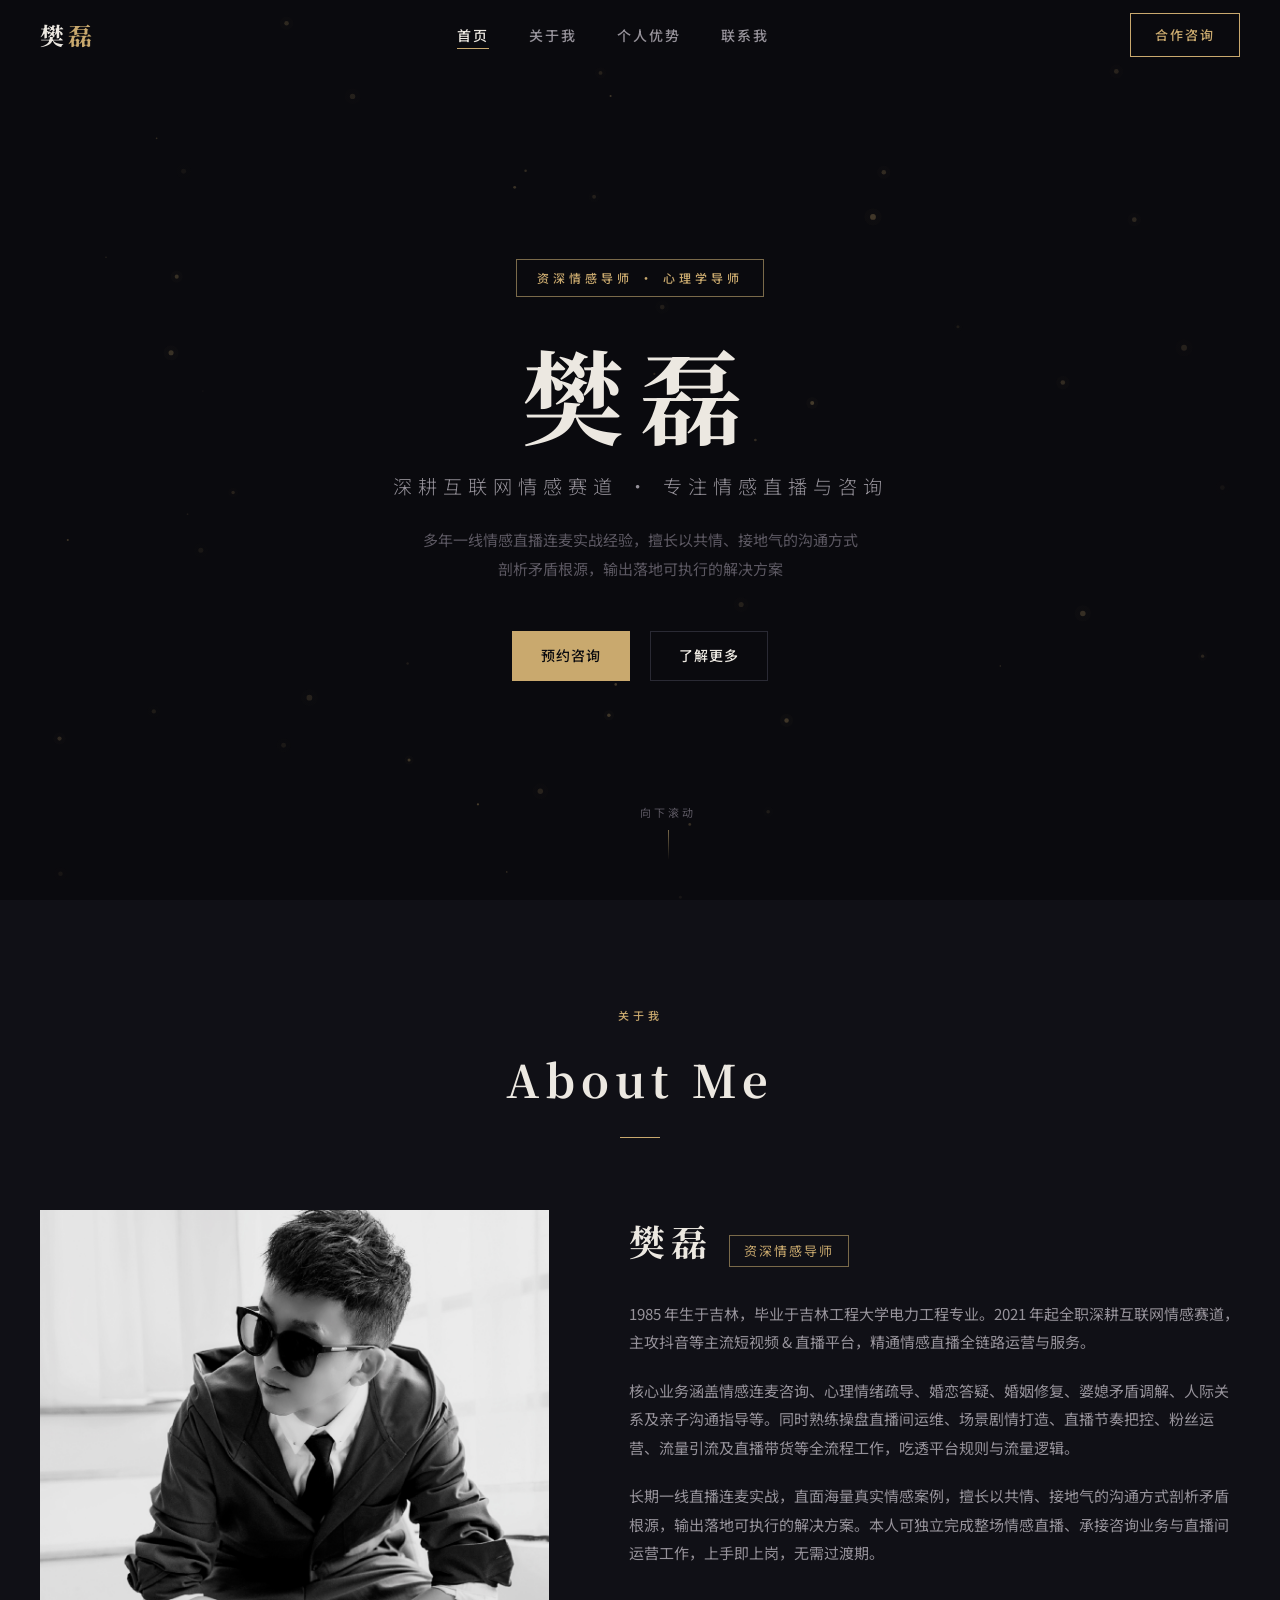
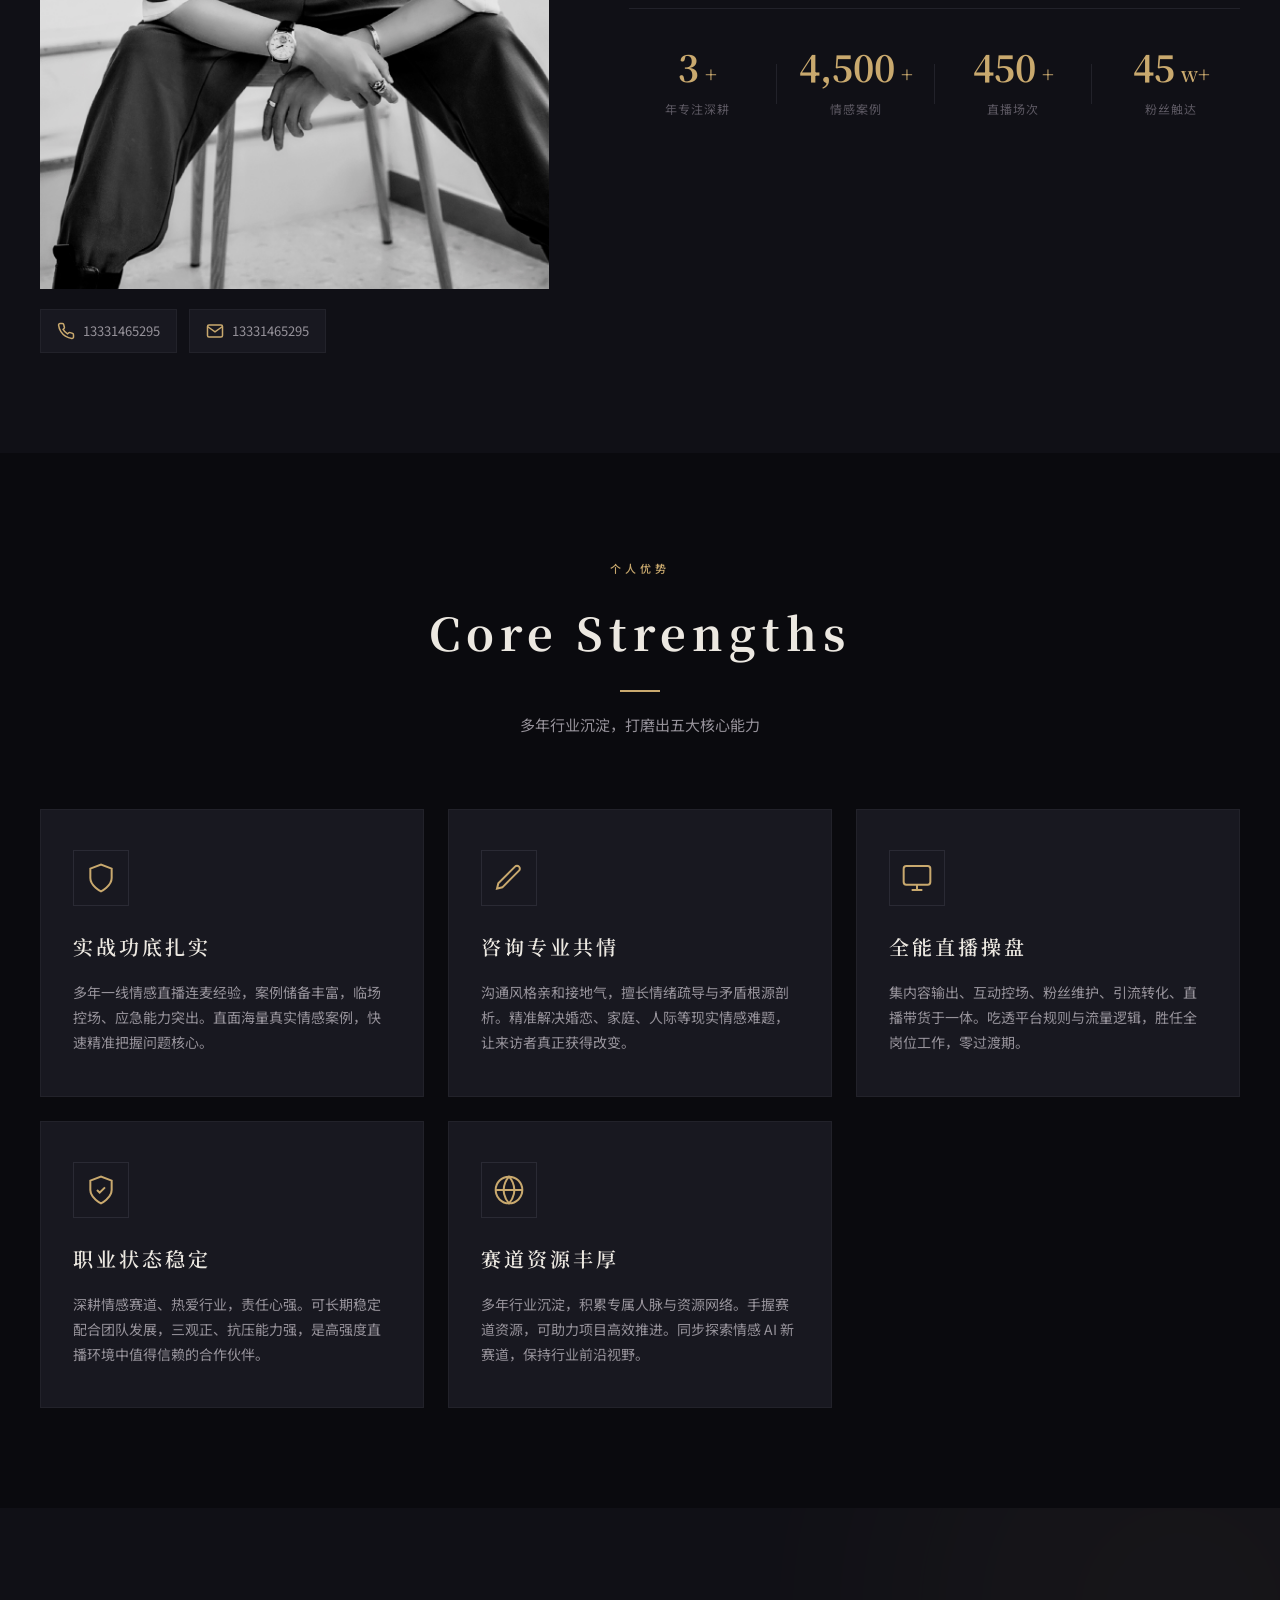
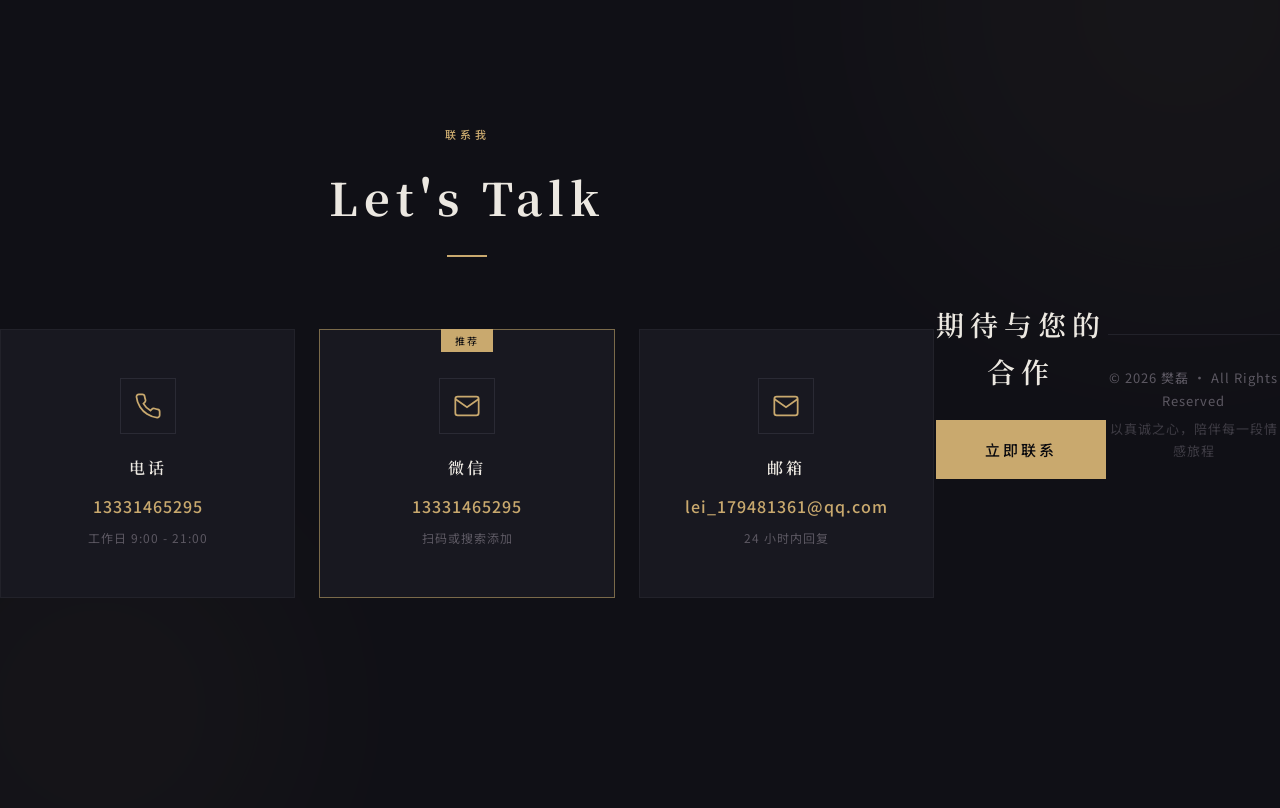
==== commit 13deca6f: "去除主站底部二维码" ====
--- a/index.html
+++ b/index.html
@@ -1,4 +1,4 @@
-<!DOCTYPE html>
+﻿<!DOCTYPE html>
 <html lang="zh-CN">
 <head>
     <meta charset="UTF-8">
@@ -204,11 +204,7 @@
                 </div>
             </div>
 
-            <div class="contact-qr reveal">
-                <div class="qr-wrapper">
-                    <img src="assets/qrcode.png" alt="扫码访问个人主页" class="qr-image">
-                    <p class="qr-label">扫码访问个人主页</p>
-                </div>
+
             </div>
 
             <div class="contact-cta reveal">
--- a/css/style.css
+++ b/css/style.css
@@ -853,11 +853,6 @@
 }
 
 
-/* QR Code */
-.contact-qr {
-    text-align: center;
-    margin-top: 40px;
-}
 
 .qr-wrapper {
     display: inline-block;
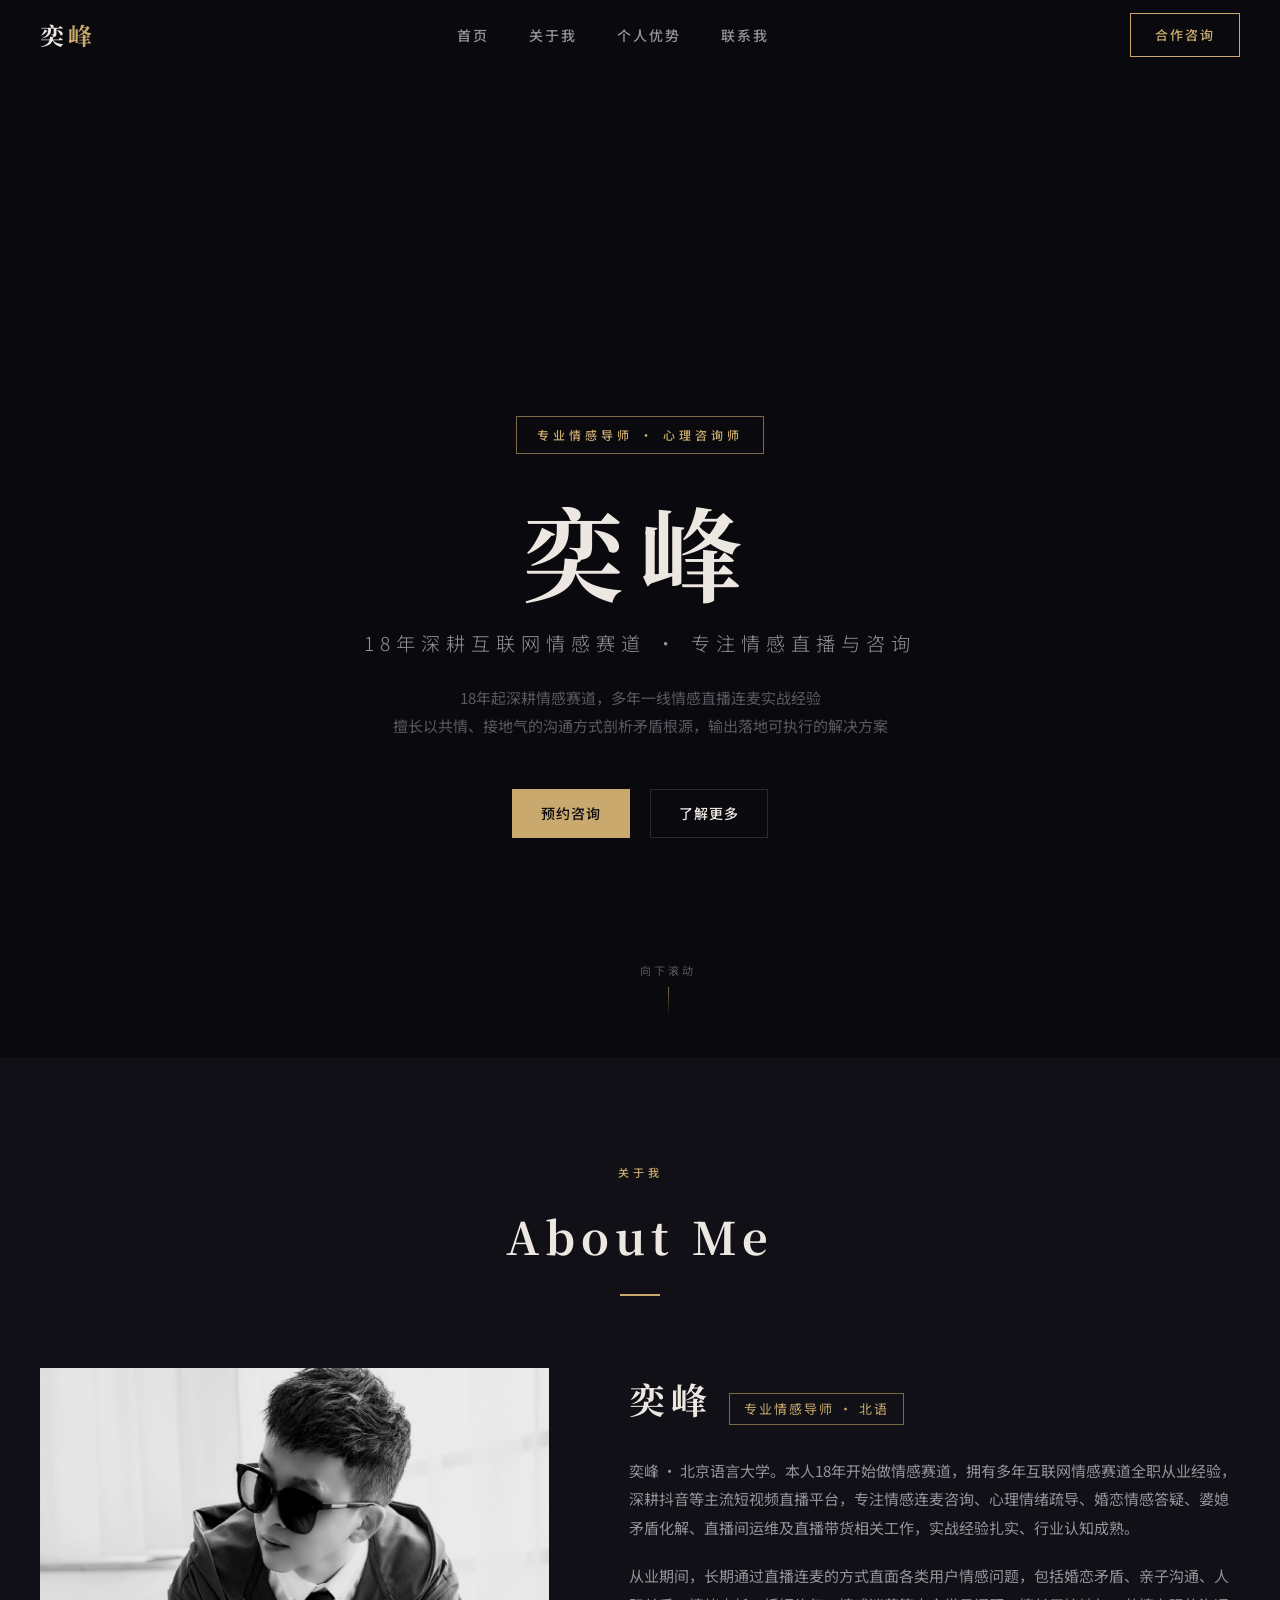
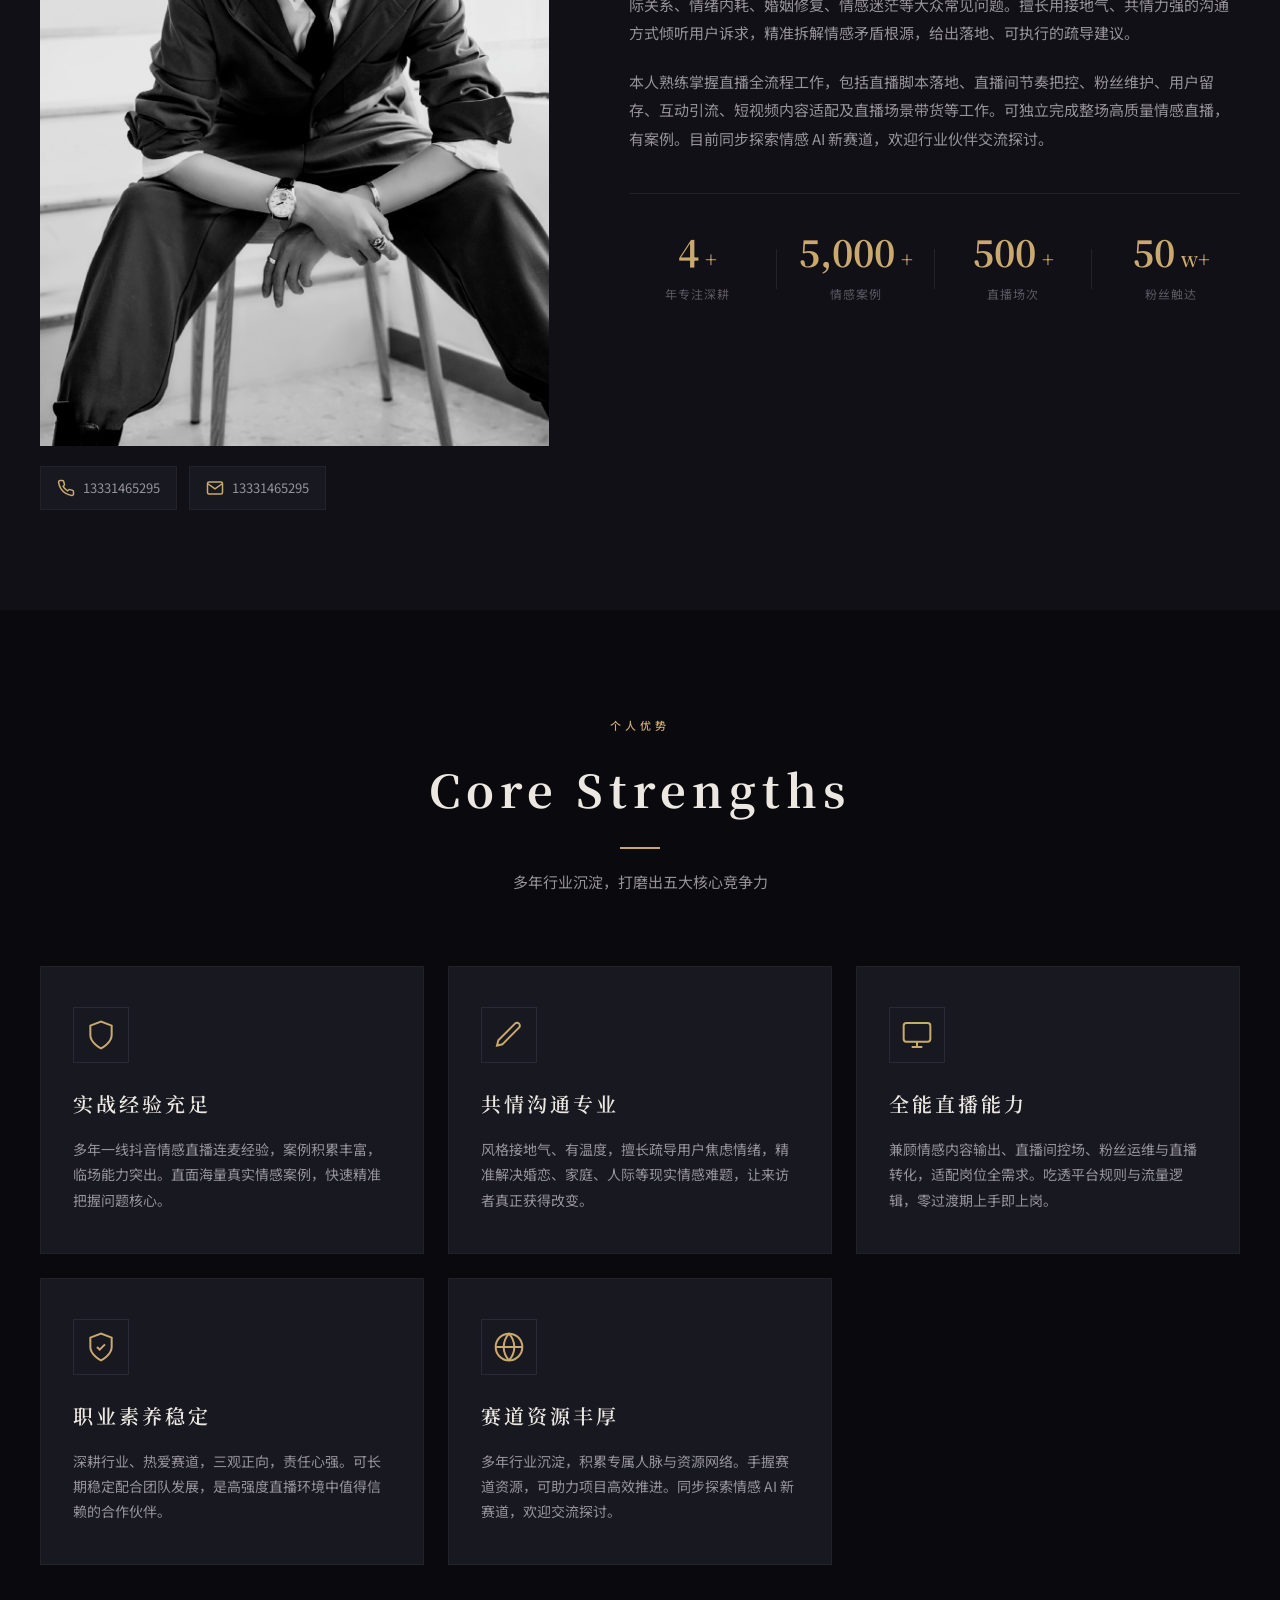
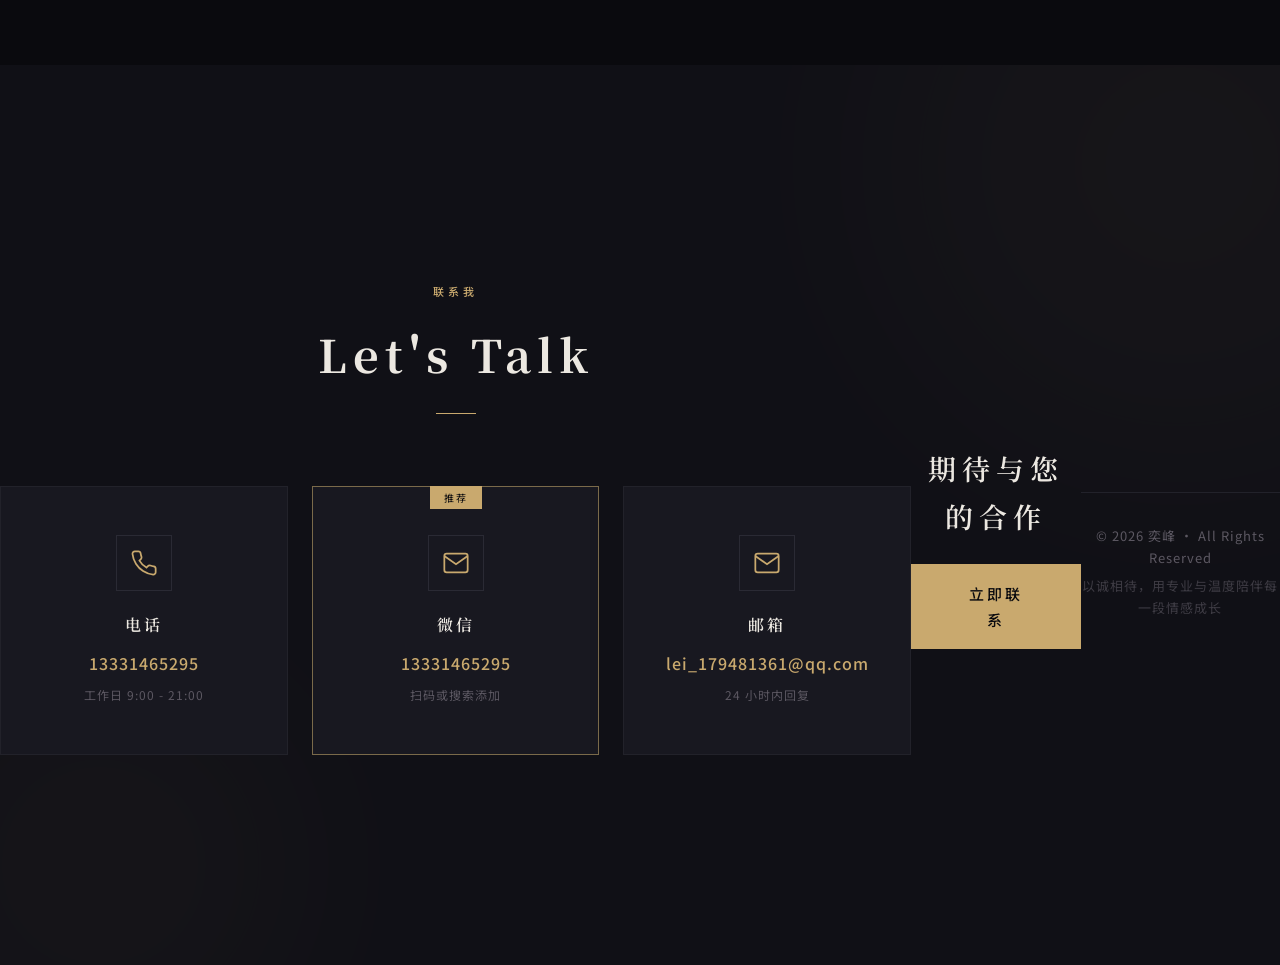
==== commit d5b0d341: "更新个人主页：奕峰新资料 + 视频Hero背景" ====
--- a/index.html
+++ b/index.html
@@ -3,18 +3,21 @@
 <head>
     <meta charset="UTF-8">
     <meta name="viewport" content="width=device-width, initial-scale=1.0">
-    <title>樊磊 · 情感导师 | 心理学导师</title>
-    <meta name="description" content="樊磊 — 资深情感导师，深耕互联网情感赛道，专注情感连麦咨询、心理疏导、婚恋答疑、婚姻修复与人际关系指导。">
+    <title>奕峰 · 情感导师 | 心理咨询师</title>
+    <meta name="description" content="奕峰 — 专业情感导师，北京语言大学，18年起深耕互联网情感赛道，专注情感连麦咨询、心理疏导、婚恋答疑、婚姻修复与人际关系指导。">
     <link rel="preconnect" href="https://fonts.googleapis.com">
     <link rel="preconnect" href="https://fonts.gstatic.com" crossorigin>
     <link href="https://fonts.googleapis.com/css2?family=Noto+Serif+SC:wght@400;600;700&family=Noto+Sans+SC:wght@300;400;500;700&display=swap" rel="stylesheet">
     <link rel="stylesheet" href="css/style.css">
 </head>
 <body>
+    <video class="page-bg-video" autoplay muted loop playsinline><source src="assets/hero-bg.mp4" type="video/mp4"></video>
+    <div class="page-bg-fallback"></div>
+    <div class="page-bg-overlay"></div>
     <header id="header">
         <nav id="navbar" class="navbar">
             <div class="container nav-container">
-                <a href="#hero" class="logo">樊<span class="logo-accent">磊</span></a>
+                <a href="#hero" class="logo">奕<span class="logo-accent">峰</span></a>
                 <ul class="nav-links" id="navLinks">
                     <li><a href="#hero" class="nav-link active">首页</a></li>
                     <li><a href="#about" class="nav-link">关于我</a></li>
@@ -29,16 +32,11 @@
         </nav>
     </header>
     <section id="hero" class="hero">
-        <canvas id="heroCanvas"></canvas>
-        <div class="hero-overlay"></div>
         <div class="container hero-content">
-            <div class="hero-badge">资深情感导师 · 心理学导师</div>
-            <h1 class="hero-title">樊磊</h1>
-            <p class="hero-subtitle">深耕互联网情感赛道 · 专注情感直播与咨询</p>
-            <p class="hero-desc">
-                多年一线情感直播连麦实战经验，擅长以共情、接地气的沟通方式<br>
-                剖析矛盾根源，输出落地可执行的解决方案
-            </p>
+            <div class="hero-badge">专业情感导师 · 心理咨询师</div>
+            <h1 class="hero-title">奕峰</h1>
+            <p class="hero-subtitle">18年深耕互联网情感赛道 · 专注情感直播与咨询</p>
+            <p class="hero-desc">18年起深耕情感赛道，多年一线情感直播连麦实战经验<br>擅长以共情、接地气的沟通方式剖析矛盾根源，输出落地可执行的解决方案</p>
             <div class="hero-actions">
                 <a href="#contact" class="btn btn-primary">预约咨询</a>
                 <a href="#about" class="btn btn-outline">了解更多</a>
@@ -77,14 +75,14 @@
 
                 <div class="about-content reveal-right">
                     <div class="about-header">
-                        <h3 class="about-name">樊磊</h3>
-                        <span class="about-title-badge">资深情感导师</span>
+                        <h3 class="about-name">奕峰</h3>
+                        <span class="about-title-badge">专业情感导师 · 北语</span>
                     </div>
 
                     <div class="about-text">
-                        <p>1985 年生于吉林，毕业于吉林工程大学电力工程专业。2021 年起全职深耕互联网情感赛道，主攻抖音等主流短视频 & 直播平台，精通情感直播全链路运营与服务。</p>
-                        <p>核心业务涵盖情感连麦咨询、心理情绪疏导、婚恋答疑、婚姻修复、婆媳矛盾调解、人际关系及亲子沟通指导等。同时熟练操盘直播间运维、场景剧情打造、直播节奏把控、粉丝运营、流量引流及直播带货等全流程工作，吃透平台规则与流量逻辑。</p>
-                        <p>长期一线直播连麦实战，直面海量真实情感案例，擅长以共情、接地气的沟通方式剖析矛盾根源，输出落地可执行的解决方案。本人可独立完成整场情感直播、承接咨询业务与直播间运营工作，上手即上岗，无需过渡期。</p>
+                        <p>奕峰 · 北京语言大学。本人18年开始做情感赛道，拥有多年互联网情感赛道全职从业经验，深耕抖音等主流短视频直播平台，专注情感连麦咨询、心理情绪疏导、婚恋情感答疑、婆媳矛盾化解、直播间运维及直播带货相关工作，实战经验扎实、行业认知成熟。</p>
+                        <p>从业期间，长期通过直播连麦的方式直面各类用户情感问题，包括婚恋矛盾、亲子沟通、人际关系、情绪内耗、婚姻修复、情感迷茫等大众常见问题。擅长用接地气、共情力强的沟通方式倾听用户诉求，精准拆解情感矛盾根源，给出落地、可执行的疏导建议。</p>
+                        <p>本人熟练掌握直播全流程工作，包括直播脚本落地、直播间节奏把控、粉丝维护、用户留存、互动引流、短视频内容适配及直播场景带货等工作。可独立完成整场高质量情感直播，有案例。目前同步探索情感 AI 新赛道，欢迎行业伙伴交流探讨。</p>
                     </div>
 
                     <div class="about-stats">
@@ -120,7 +118,7 @@
                 <span class="section-tag">个人优势</span>
                 <h2 class="section-title">Core Strengths</h2>
                 <div class="section-divider"></div>
-                <p class="section-desc">多年行业沉淀，打磨出五大核心能力</p>
+                <p class="section-desc">多年行业沉淀，打磨出五大核心竞争力</p>
             </div>
 
             <div class="strengths-grid">
@@ -128,32 +126,32 @@
                     <div class="card-icon">
                         <svg width="32" height="32" viewBox="0 0 24 24" fill="none" stroke="currentColor" stroke-width="1.5"><path d="M12 22s8-4 8-10V5l-8-3-8 3v7c0 6 8 10 8 10z"/></svg>
                     </div>
-                    <h3 class="card-title">实战功底扎实</h3>
-                    <p class="card-desc">多年一线情感直播连麦经验，案例储备丰富，临场控场、应急能力突出。直面海量真实情感案例，快速精准把握问题核心。</p>
+                    <h3 class="card-title">实战经验充足</h3>
+                    <p class="card-desc">多年一线抖音情感直播连麦经验，案例积累丰富，临场能力突出。直面海量真实情感案例，快速精准把握问题核心。</p>
                 </div>
 
                 <div class="strength-card reveal" data-delay="100">
                     <div class="card-icon">
                         <svg width="32" height="32" viewBox="0 0 24 24" fill="none" stroke="currentColor" stroke-width="1.5"><path d="M16.5 3.5a2.121 2.121 0 0 1 3 3L7 19l-4 1 1-4L16.5 3.5z"/></svg>
                     </div>
-                    <h3 class="card-title">咨询专业共情</h3>
-                    <p class="card-desc">沟通风格亲和接地气，擅长情绪疏导与矛盾根源剖析。精准解决婚恋、家庭、人际等现实情感难题，让来访者真正获得改变。</p>
+                    <h3 class="card-title">共情沟通专业</h3>
+                    <p class="card-desc">风格接地气、有温度，擅长疏导用户焦虑情绪，精准解决婚恋、家庭、人际等现实情感难题，让来访者真正获得改变。</p>
                 </div>
 
                 <div class="strength-card reveal" data-delay="200">
                     <div class="card-icon">
                         <svg width="32" height="32" viewBox="0 0 24 24" fill="none" stroke="currentColor" stroke-width="1.5"><rect x="2" y="3" width="20" height="14" rx="2" ry="2"/><line x1="8" y1="21" x2="16" y2="21"/><line x1="12" y1="17" x2="12" y2="21"/></svg>
                     </div>
-                    <h3 class="card-title">全能直播操盘</h3>
-                    <p class="card-desc">集内容输出、互动控场、粉丝维护、引流转化、直播带货于一体。吃透平台规则与流量逻辑，胜任全岗位工作，零过渡期。</p>
+                    <h3 class="card-title">全能直播能力</h3>
+                    <p class="card-desc">兼顾情感内容输出、直播间控场、粉丝运维与直播转化，适配岗位全需求。吃透平台规则与流量逻辑，零过渡期上手即上岗。</p>
                 </div>
 
                 <div class="strength-card reveal" data-delay="300">
                     <div class="card-icon">
                         <svg width="32" height="32" viewBox="0 0 24 24" fill="none" stroke="currentColor" stroke-width="1.5"><path d="M12 22s8-4 8-10V5l-8-3-8 3v7c0 6 8 10 8 10z"/><path d="M9 12l2 2 4-4"/></svg>
                     </div>
-                    <h3 class="card-title">职业状态稳定</h3>
-                    <p class="card-desc">深耕情感赛道、热爱行业，责任心强。可长期稳定配合团队发展，三观正、抗压能力强，是高强度直播环境中值得信赖的合作伙伴。</p>
+                    <h3 class="card-title">职业素养稳定</h3>
+                    <p class="card-desc">深耕行业、热爱赛道，三观正向，责任心强。可长期稳定配合团队发展，是高强度直播环境中值得信赖的合作伙伴。</p>
                 </div>
 
                 <div class="strength-card reveal" data-delay="400">
@@ -161,7 +159,7 @@
                         <svg width="32" height="32" viewBox="0 0 24 24" fill="none" stroke="currentColor" stroke-width="1.5"><circle cx="12" cy="12" r="10"/><path d="M2 12h20"/><path d="M12 2a15.3 15.3 0 0 1 4 10 15.3 15.3 0 0 1-4 10 15.3 15.3 0 0 1-4-10 15.3 15.3 0 0 1 4-10z"/></svg>
                     </div>
                     <h3 class="card-title">赛道资源丰厚</h3>
-                    <p class="card-desc">多年行业沉淀，积累专属人脉与资源网络。手握赛道资源，可助力项目高效推进。同步探索情感 AI 新赛道，保持行业前沿视野。</p>
+                    <p class="card-desc">多年行业沉淀，积累专属人脉与资源网络。手握赛道资源，可助力项目高效推进。同步探索情感 AI 新赛道，欢迎交流探讨。</p>
                 </div>
             </div>
         </div>
@@ -213,8 +211,8 @@
             </div>
 
             <div class="contact-footer reveal">
-                <p>&copy; <span id="year"></span> 樊磊 · All Rights Reserved</p>
-                <p class="contact-footer-sub">以真诚之心，陪伴每一段情感旅程</p>
+                <p>&copy; <span id="year"></span> 奕峰 · All Rights Reserved</p>
+                <p class="contact-footer-sub">以诚相待，用专业与温度陪伴每一段情感成长</p>
             </div>
         </div>
     </section>
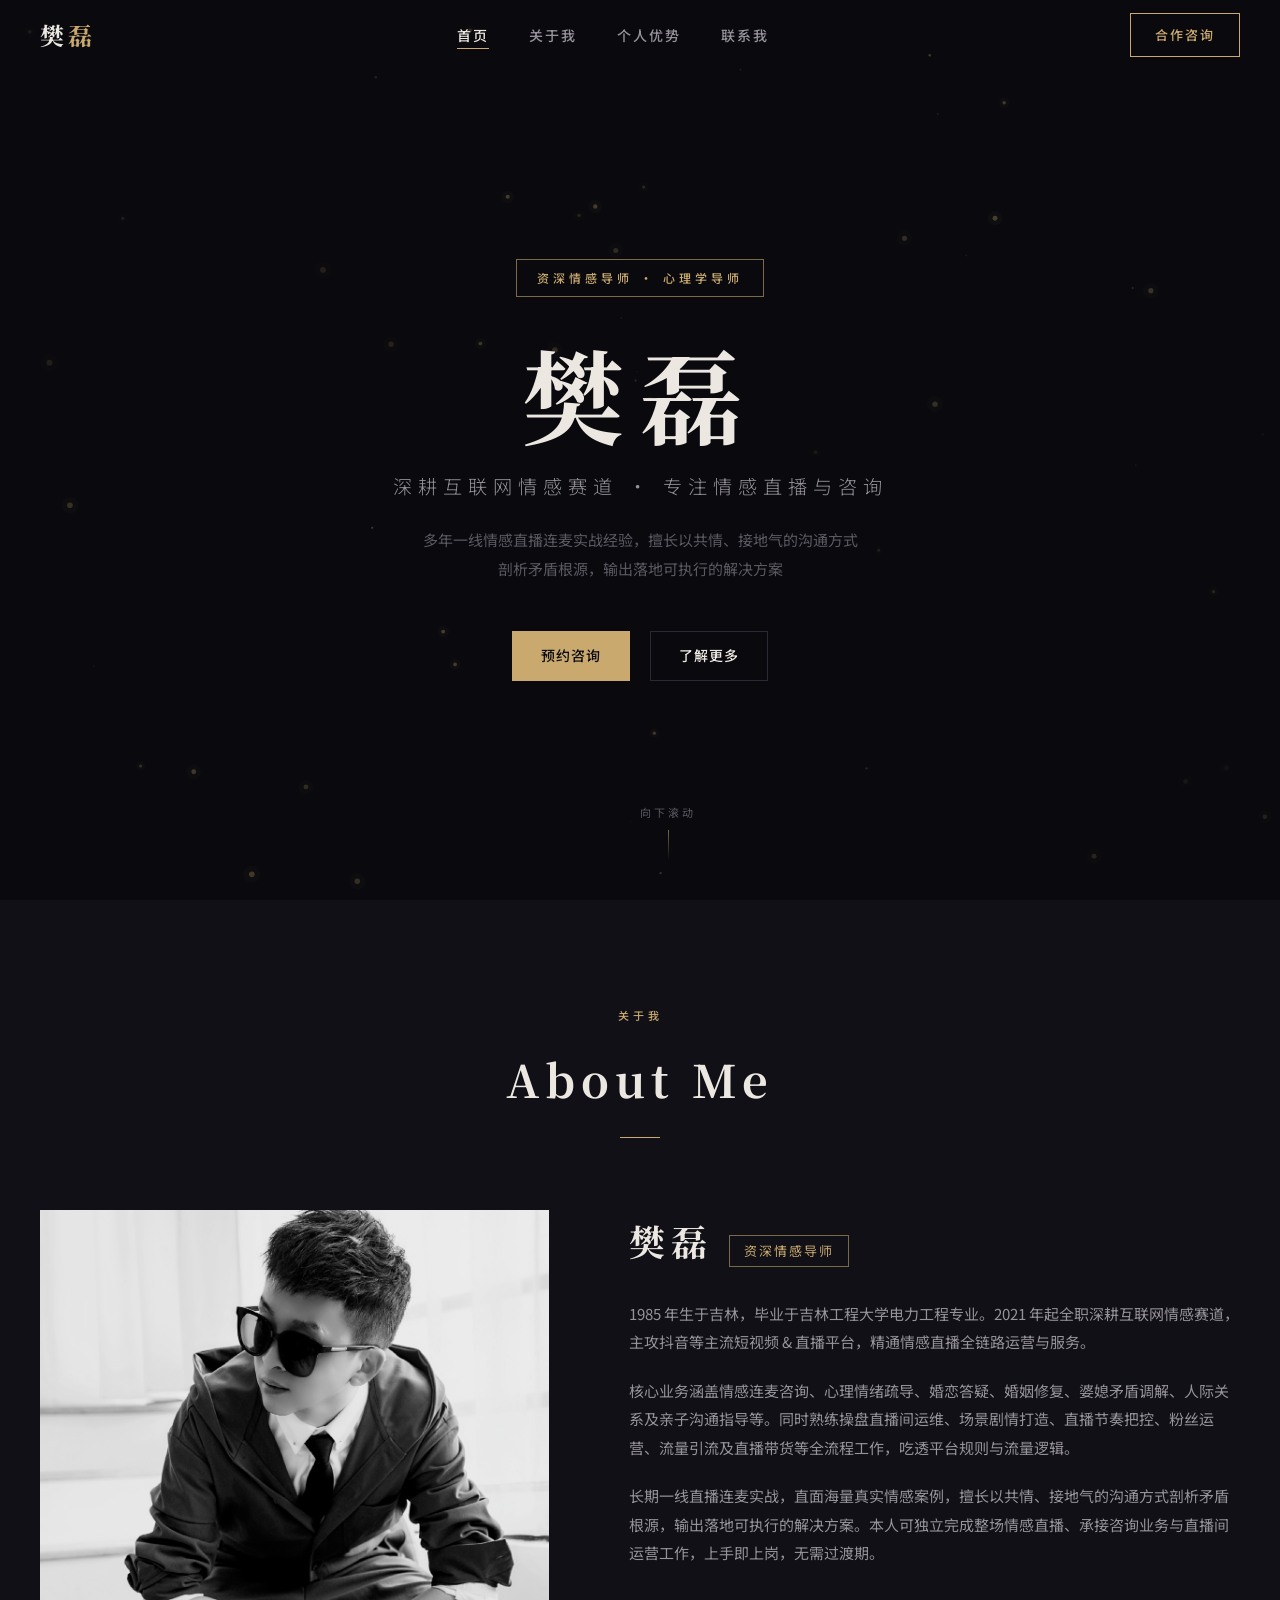
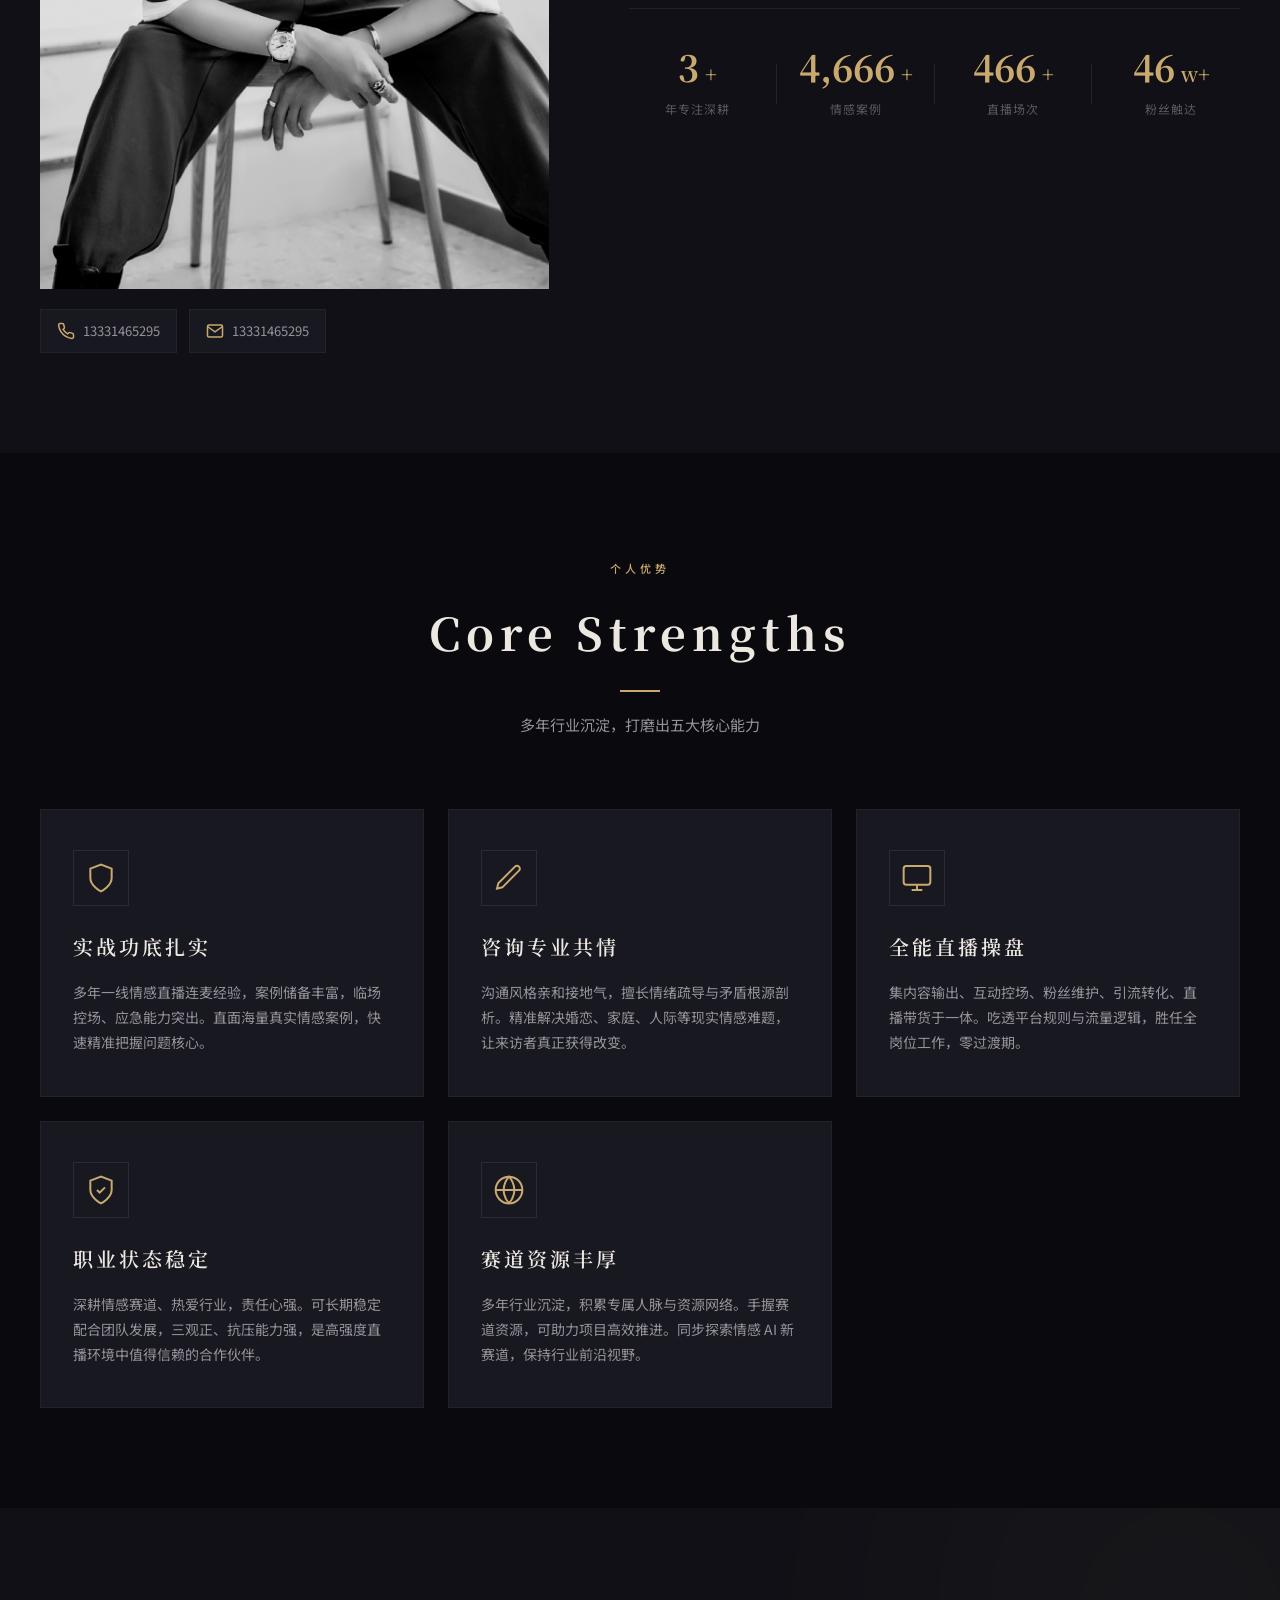
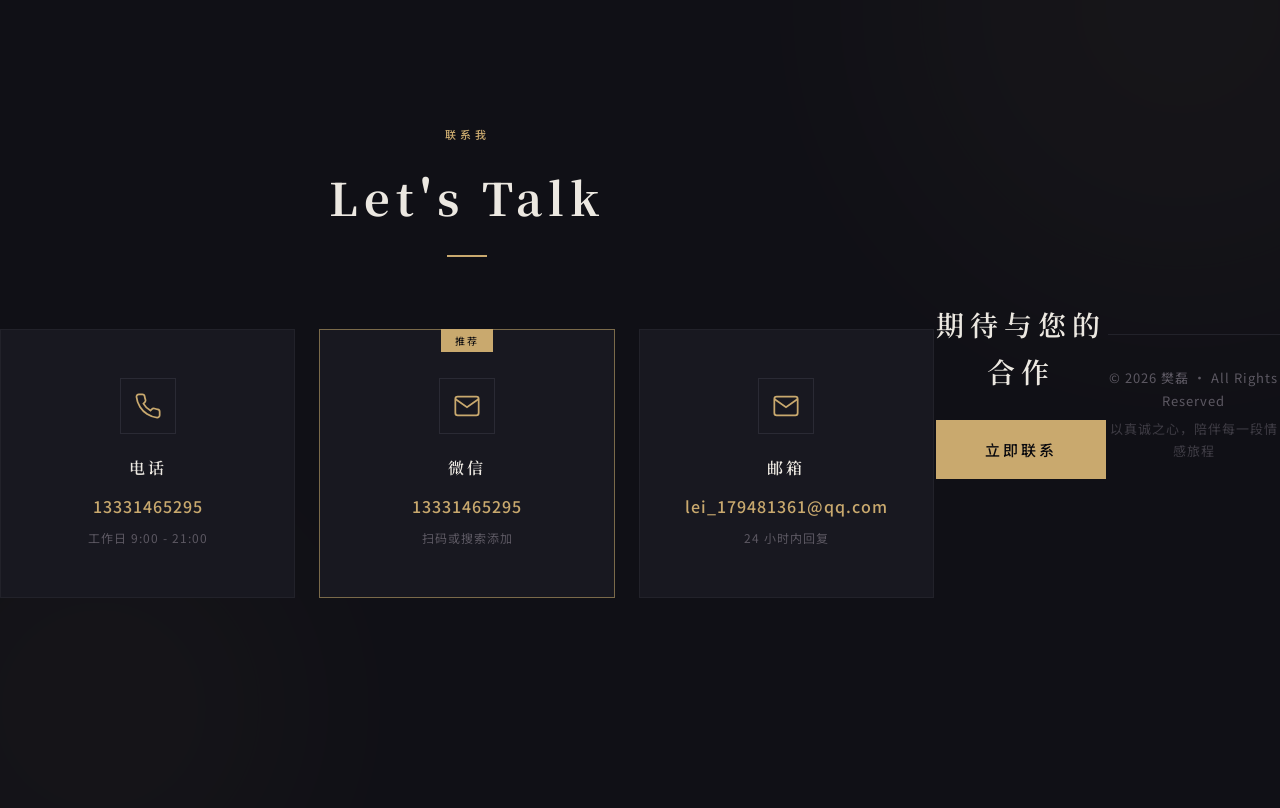
==== commit 82d0089f: "恢复原个人主页，新建奕峰独立站点" ====
--- a/index.html
+++ b/index.html
@@ -3,21 +3,18 @@
 <head>
     <meta charset="UTF-8">
     <meta name="viewport" content="width=device-width, initial-scale=1.0">
-    <title>奕峰 · 情感导师 | 心理咨询师</title>
-    <meta name="description" content="奕峰 — 专业情感导师，北京语言大学，18年起深耕互联网情感赛道，专注情感连麦咨询、心理疏导、婚恋答疑、婚姻修复与人际关系指导。">
+    <title>樊磊 · 情感导师 | 心理学导师</title>
+    <meta name="description" content="樊磊 — 资深情感导师，深耕互联网情感赛道，专注情感连麦咨询、心理疏导、婚恋答疑、婚姻修复与人际关系指导。">
     <link rel="preconnect" href="https://fonts.googleapis.com">
     <link rel="preconnect" href="https://fonts.gstatic.com" crossorigin>
     <link href="https://fonts.googleapis.com/css2?family=Noto+Serif+SC:wght@400;600;700&family=Noto+Sans+SC:wght@300;400;500;700&display=swap" rel="stylesheet">
     <link rel="stylesheet" href="css/style.css">
 </head>
 <body>
-    <video class="page-bg-video" autoplay muted loop playsinline><source src="assets/hero-bg.mp4" type="video/mp4"></video>
-    <div class="page-bg-fallback"></div>
-    <div class="page-bg-overlay"></div>
     <header id="header">
         <nav id="navbar" class="navbar">
             <div class="container nav-container">
-                <a href="#hero" class="logo">奕<span class="logo-accent">峰</span></a>
+                <a href="#hero" class="logo">樊<span class="logo-accent">磊</span></a>
                 <ul class="nav-links" id="navLinks">
                     <li><a href="#hero" class="nav-link active">首页</a></li>
                     <li><a href="#about" class="nav-link">关于我</a></li>
@@ -32,11 +29,16 @@
         </nav>
     </header>
     <section id="hero" class="hero">
+        <canvas id="heroCanvas"></canvas>
+        <div class="hero-overlay"></div>
         <div class="container hero-content">
-            <div class="hero-badge">专业情感导师 · 心理咨询师</div>
-            <h1 class="hero-title">奕峰</h1>
-            <p class="hero-subtitle">18年深耕互联网情感赛道 · 专注情感直播与咨询</p>
-            <p class="hero-desc">18年起深耕情感赛道，多年一线情感直播连麦实战经验<br>擅长以共情、接地气的沟通方式剖析矛盾根源，输出落地可执行的解决方案</p>
+            <div class="hero-badge">资深情感导师 · 心理学导师</div>
+            <h1 class="hero-title">樊磊</h1>
+            <p class="hero-subtitle">深耕互联网情感赛道 · 专注情感直播与咨询</p>
+            <p class="hero-desc">
+                多年一线情感直播连麦实战经验，擅长以共情、接地气的沟通方式<br>
+                剖析矛盾根源，输出落地可执行的解决方案
+            </p>
             <div class="hero-actions">
                 <a href="#contact" class="btn btn-primary">预约咨询</a>
                 <a href="#about" class="btn btn-outline">了解更多</a>
@@ -75,14 +77,14 @@
 
                 <div class="about-content reveal-right">
                     <div class="about-header">
-                        <h3 class="about-name">奕峰</h3>
-                        <span class="about-title-badge">专业情感导师 · 北语</span>
+                        <h3 class="about-name">樊磊</h3>
+                        <span class="about-title-badge">资深情感导师</span>
                     </div>
 
                     <div class="about-text">
-                        <p>奕峰 · 北京语言大学。本人18年开始做情感赛道，拥有多年互联网情感赛道全职从业经验，深耕抖音等主流短视频直播平台，专注情感连麦咨询、心理情绪疏导、婚恋情感答疑、婆媳矛盾化解、直播间运维及直播带货相关工作，实战经验扎实、行业认知成熟。</p>
-                        <p>从业期间，长期通过直播连麦的方式直面各类用户情感问题，包括婚恋矛盾、亲子沟通、人际关系、情绪内耗、婚姻修复、情感迷茫等大众常见问题。擅长用接地气、共情力强的沟通方式倾听用户诉求，精准拆解情感矛盾根源，给出落地、可执行的疏导建议。</p>
-                        <p>本人熟练掌握直播全流程工作，包括直播脚本落地、直播间节奏把控、粉丝维护、用户留存、互动引流、短视频内容适配及直播场景带货等工作。可独立完成整场高质量情感直播，有案例。目前同步探索情感 AI 新赛道，欢迎行业伙伴交流探讨。</p>
+                        <p>1985 年生于吉林，毕业于吉林工程大学电力工程专业。2021 年起全职深耕互联网情感赛道，主攻抖音等主流短视频 & 直播平台，精通情感直播全链路运营与服务。</p>
+                        <p>核心业务涵盖情感连麦咨询、心理情绪疏导、婚恋答疑、婚姻修复、婆媳矛盾调解、人际关系及亲子沟通指导等。同时熟练操盘直播间运维、场景剧情打造、直播节奏把控、粉丝运营、流量引流及直播带货等全流程工作，吃透平台规则与流量逻辑。</p>
+                        <p>长期一线直播连麦实战，直面海量真实情感案例，擅长以共情、接地气的沟通方式剖析矛盾根源，输出落地可执行的解决方案。本人可独立完成整场情感直播、承接咨询业务与直播间运营工作，上手即上岗，无需过渡期。</p>
                     </div>
 
                     <div class="about-stats">
@@ -118,7 +120,7 @@
                 <span class="section-tag">个人优势</span>
                 <h2 class="section-title">Core Strengths</h2>
                 <div class="section-divider"></div>
-                <p class="section-desc">多年行业沉淀，打磨出五大核心竞争力</p>
+                <p class="section-desc">多年行业沉淀，打磨出五大核心能力</p>
             </div>
 
             <div class="strengths-grid">
@@ -126,32 +128,32 @@
                     <div class="card-icon">
                         <svg width="32" height="32" viewBox="0 0 24 24" fill="none" stroke="currentColor" stroke-width="1.5"><path d="M12 22s8-4 8-10V5l-8-3-8 3v7c0 6 8 10 8 10z"/></svg>
                     </div>
-                    <h3 class="card-title">实战经验充足</h3>
-                    <p class="card-desc">多年一线抖音情感直播连麦经验，案例积累丰富，临场能力突出。直面海量真实情感案例，快速精准把握问题核心。</p>
+                    <h3 class="card-title">实战功底扎实</h3>
+                    <p class="card-desc">多年一线情感直播连麦经验，案例储备丰富，临场控场、应急能力突出。直面海量真实情感案例，快速精准把握问题核心。</p>
                 </div>
 
                 <div class="strength-card reveal" data-delay="100">
                     <div class="card-icon">
                         <svg width="32" height="32" viewBox="0 0 24 24" fill="none" stroke="currentColor" stroke-width="1.5"><path d="M16.5 3.5a2.121 2.121 0 0 1 3 3L7 19l-4 1 1-4L16.5 3.5z"/></svg>
                     </div>
-                    <h3 class="card-title">共情沟通专业</h3>
-                    <p class="card-desc">风格接地气、有温度，擅长疏导用户焦虑情绪，精准解决婚恋、家庭、人际等现实情感难题，让来访者真正获得改变。</p>
+                    <h3 class="card-title">咨询专业共情</h3>
+                    <p class="card-desc">沟通风格亲和接地气，擅长情绪疏导与矛盾根源剖析。精准解决婚恋、家庭、人际等现实情感难题，让来访者真正获得改变。</p>
                 </div>
 
                 <div class="strength-card reveal" data-delay="200">
                     <div class="card-icon">
                         <svg width="32" height="32" viewBox="0 0 24 24" fill="none" stroke="currentColor" stroke-width="1.5"><rect x="2" y="3" width="20" height="14" rx="2" ry="2"/><line x1="8" y1="21" x2="16" y2="21"/><line x1="12" y1="17" x2="12" y2="21"/></svg>
                     </div>
-                    <h3 class="card-title">全能直播能力</h3>
-                    <p class="card-desc">兼顾情感内容输出、直播间控场、粉丝运维与直播转化，适配岗位全需求。吃透平台规则与流量逻辑，零过渡期上手即上岗。</p>
+                    <h3 class="card-title">全能直播操盘</h3>
+                    <p class="card-desc">集内容输出、互动控场、粉丝维护、引流转化、直播带货于一体。吃透平台规则与流量逻辑，胜任全岗位工作，零过渡期。</p>
                 </div>
 
                 <div class="strength-card reveal" data-delay="300">
                     <div class="card-icon">
                         <svg width="32" height="32" viewBox="0 0 24 24" fill="none" stroke="currentColor" stroke-width="1.5"><path d="M12 22s8-4 8-10V5l-8-3-8 3v7c0 6 8 10 8 10z"/><path d="M9 12l2 2 4-4"/></svg>
                     </div>
-                    <h3 class="card-title">职业素养稳定</h3>
-                    <p class="card-desc">深耕行业、热爱赛道，三观正向，责任心强。可长期稳定配合团队发展，是高强度直播环境中值得信赖的合作伙伴。</p>
+                    <h3 class="card-title">职业状态稳定</h3>
+                    <p class="card-desc">深耕情感赛道、热爱行业，责任心强。可长期稳定配合团队发展，三观正、抗压能力强，是高强度直播环境中值得信赖的合作伙伴。</p>
                 </div>
 
                 <div class="strength-card reveal" data-delay="400">
@@ -159,7 +161,7 @@
                         <svg width="32" height="32" viewBox="0 0 24 24" fill="none" stroke="currentColor" stroke-width="1.5"><circle cx="12" cy="12" r="10"/><path d="M2 12h20"/><path d="M12 2a15.3 15.3 0 0 1 4 10 15.3 15.3 0 0 1-4 10 15.3 15.3 0 0 1-4-10 15.3 15.3 0 0 1 4-10z"/></svg>
                     </div>
                     <h3 class="card-title">赛道资源丰厚</h3>
-                    <p class="card-desc">多年行业沉淀，积累专属人脉与资源网络。手握赛道资源，可助力项目高效推进。同步探索情感 AI 新赛道，欢迎交流探讨。</p>
+                    <p class="card-desc">多年行业沉淀，积累专属人脉与资源网络。手握赛道资源，可助力项目高效推进。同步探索情感 AI 新赛道，保持行业前沿视野。</p>
                 </div>
             </div>
         </div>
@@ -211,8 +213,8 @@
             </div>
 
             <div class="contact-footer reveal">
-                <p>&copy; <span id="year"></span> 奕峰 · All Rights Reserved</p>
-                <p class="contact-footer-sub">以诚相待，用专业与温度陪伴每一段情感成长</p>
+                <p>&copy; <span id="year"></span> 樊磊 · All Rights Reserved</p>
+                <p class="contact-footer-sub">以真诚之心，陪伴每一段情感旅程</p>
             </div>
         </div>
     </section>
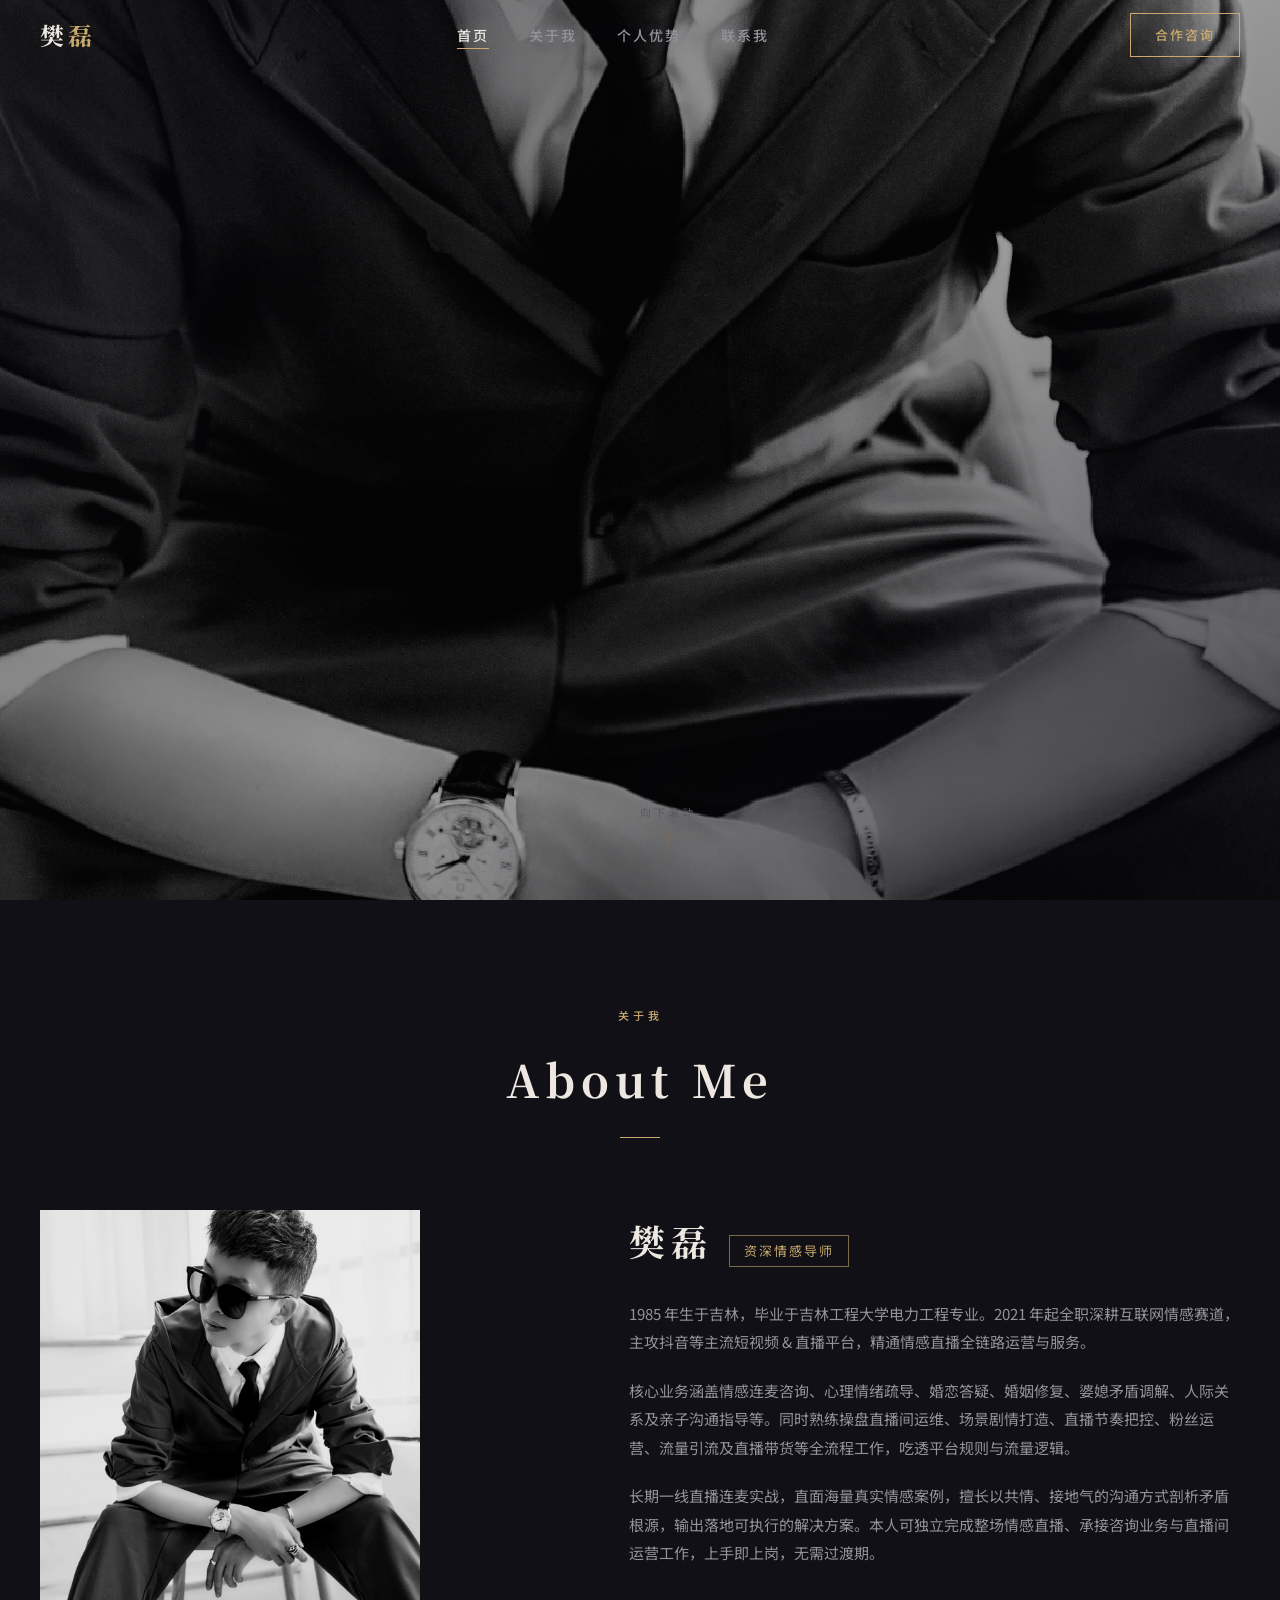
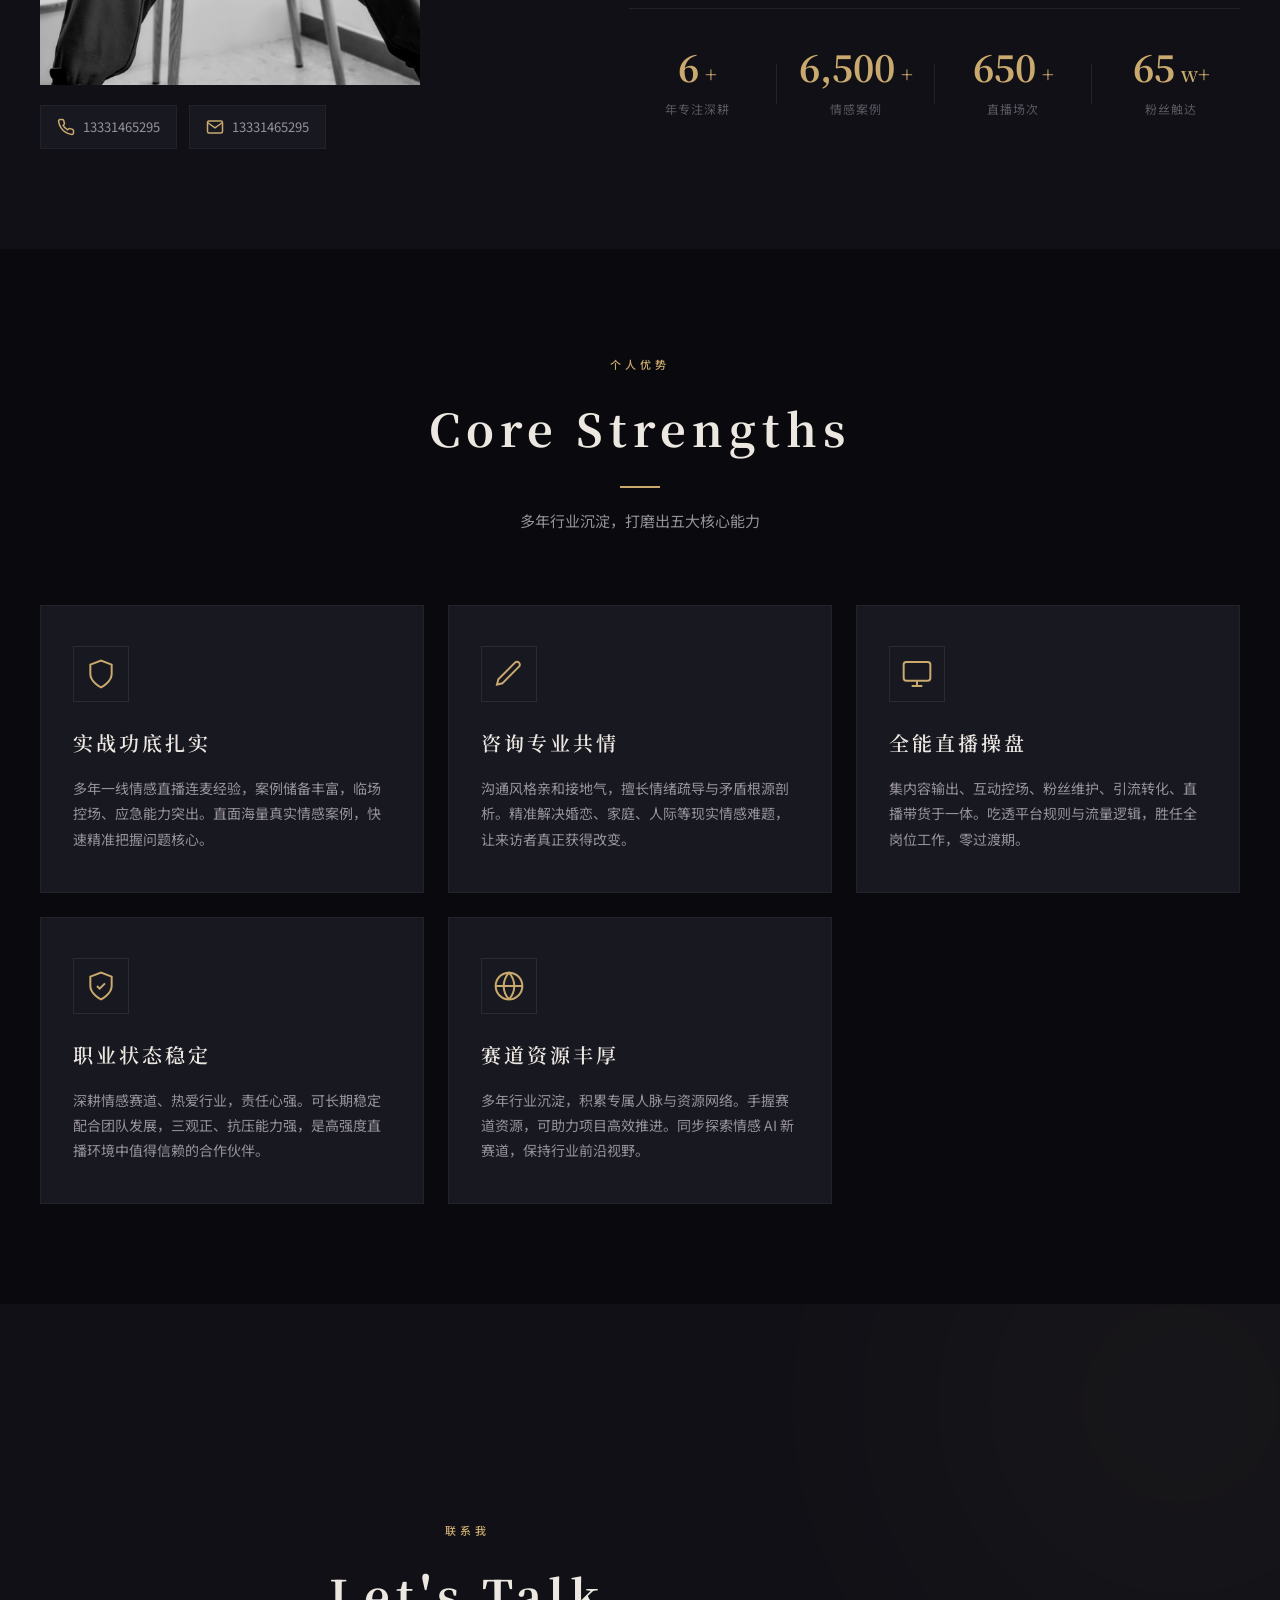
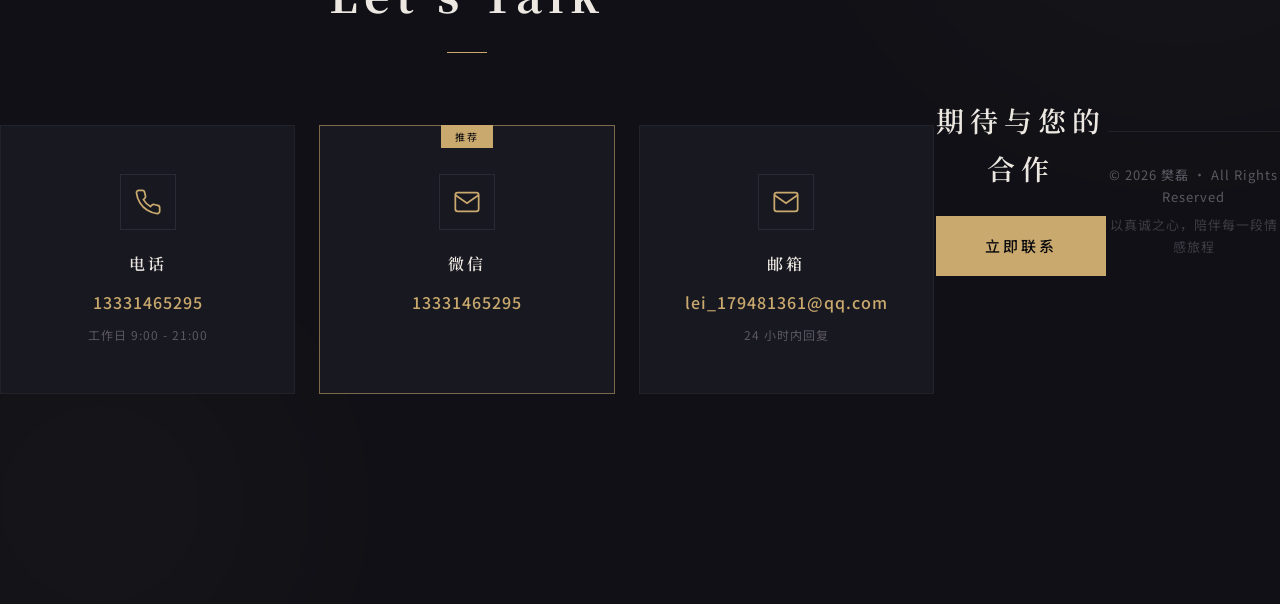
==== commit a782eeea: "更新于 2026-06-20 18:35 - 主站：英雄区视频背景替换 Canvas 粒子动画 - 奕峰：人物图片修复、视频背景、二维码、样式更新 - deploy.ps1：新增奕峰二维码生成" ====
--- a/index.html
+++ b/index.html
@@ -8,7 +8,7 @@
     <link rel="preconnect" href="https://fonts.googleapis.com">
     <link rel="preconnect" href="https://fonts.gstatic.com" crossorigin>
     <link href="https://fonts.googleapis.com/css2?family=Noto+Serif+SC:wght@400;600;700&family=Noto+Sans+SC:wght@300;400;500;700&display=swap" rel="stylesheet">
-    <link rel="stylesheet" href="css/style.css">
+    <link rel="stylesheet" href="css/style.css?v=639175750806573876">
 </head>
 <body>
     <header id="header">
@@ -29,7 +29,10 @@
         </nav>
     </header>
     <section id="hero" class="hero">
-        <canvas id="heroCanvas"></canvas>
+        <video class="hero-bg-video" autoplay muted loop playsinline poster="assets/portrait.jpg">
+            <source src="assets/hero-bg.mp4" type="video/mp4">
+        </video>
+        <div class="hero-bg-fallback"></div>
         <div class="hero-overlay"></div>
         <div class="container hero-content">
             <div class="hero-badge">资深情感导师 · 心理学导师</div>
@@ -61,7 +64,6 @@
                 <div class="about-image reveal-left">
                     <div class="image-frame">
                         <img src="assets/portrait.jpg" alt="樊磊 - 情感导师" id="portraitImg">
-                        <div class="image-frame-deco"></div>
                     </div>
                     <div class="about-contact-cards">
                         <div class="contact-mini-card">
@@ -191,7 +193,6 @@
                     </div>
                     <h3>微信</h3>
                     <a href="#" class="contact-link">13331465295</a>
-                    <p class="contact-hint">扫码或搜索添加</p>
                 </div>
 
                 <div class="contact-card">
--- a/css/style.css
+++ b/css/style.css
@@ -224,14 +224,33 @@
     overflow: hidden;
 }
 
-#heroCanvas {
-    position: absolute;
-    top: 0; left: 0;
-    width: 100%;
-    height: 100%;
-    z-index: 0;
-}
-
+.hero-bg-video {\
+    position: absolute;\
+    top: 0; left: 0;\
+    width: 100%;\
+    height: 100%;\
+    z-index: 0;\
+    object-fit: cover;\
+}\
+\
+.hero-bg-fallback {\
+    position: absolute;\
+    top: 0; left: 0;\
+    width: 100%;\
+    height: 100%;\
+    z-index: -1;\
+    background: linear-gradient(135deg, #0a0a0e 0%, #1a1a2e 30%, #0f0f18 60%, #0a0a0e 100%);\
+    background-size: 400% 400%;\
+    animation: gradientShift 12s ease infinite;\
+    pointer-events: none;\
+    display: none;\
+}\
+\
+@keyframes gradientShift {\
+    0% { background-position: 0% 50%; }\
+    50% { background-position: 100% 50%; }\
+    100% { background-position: 0% 50%; }\
+}
 .hero-overlay {
     position: absolute;
     inset: 0;
@@ -393,10 +412,14 @@
     align-items: start;
 }
 
+.about-image {
+    max-width: 380px;
+}
+
 .image-frame {
     position: relative;
     width: 100%;
-    aspect-ratio: 3 / 4;
+    aspect-ratio: 4 / 5;
     overflow: hidden;
 }
 
@@ -794,6 +817,8 @@
 }
 
 @media (max-width: 768px) {
+    .hero-bg-video { display: none !important; }
+    .hero-bg-fallback { display: block !important; }
     .container { padding: 0 24px; }
     .section { padding: 64px 0; }
     .section-header { margin-bottom: 48px; }
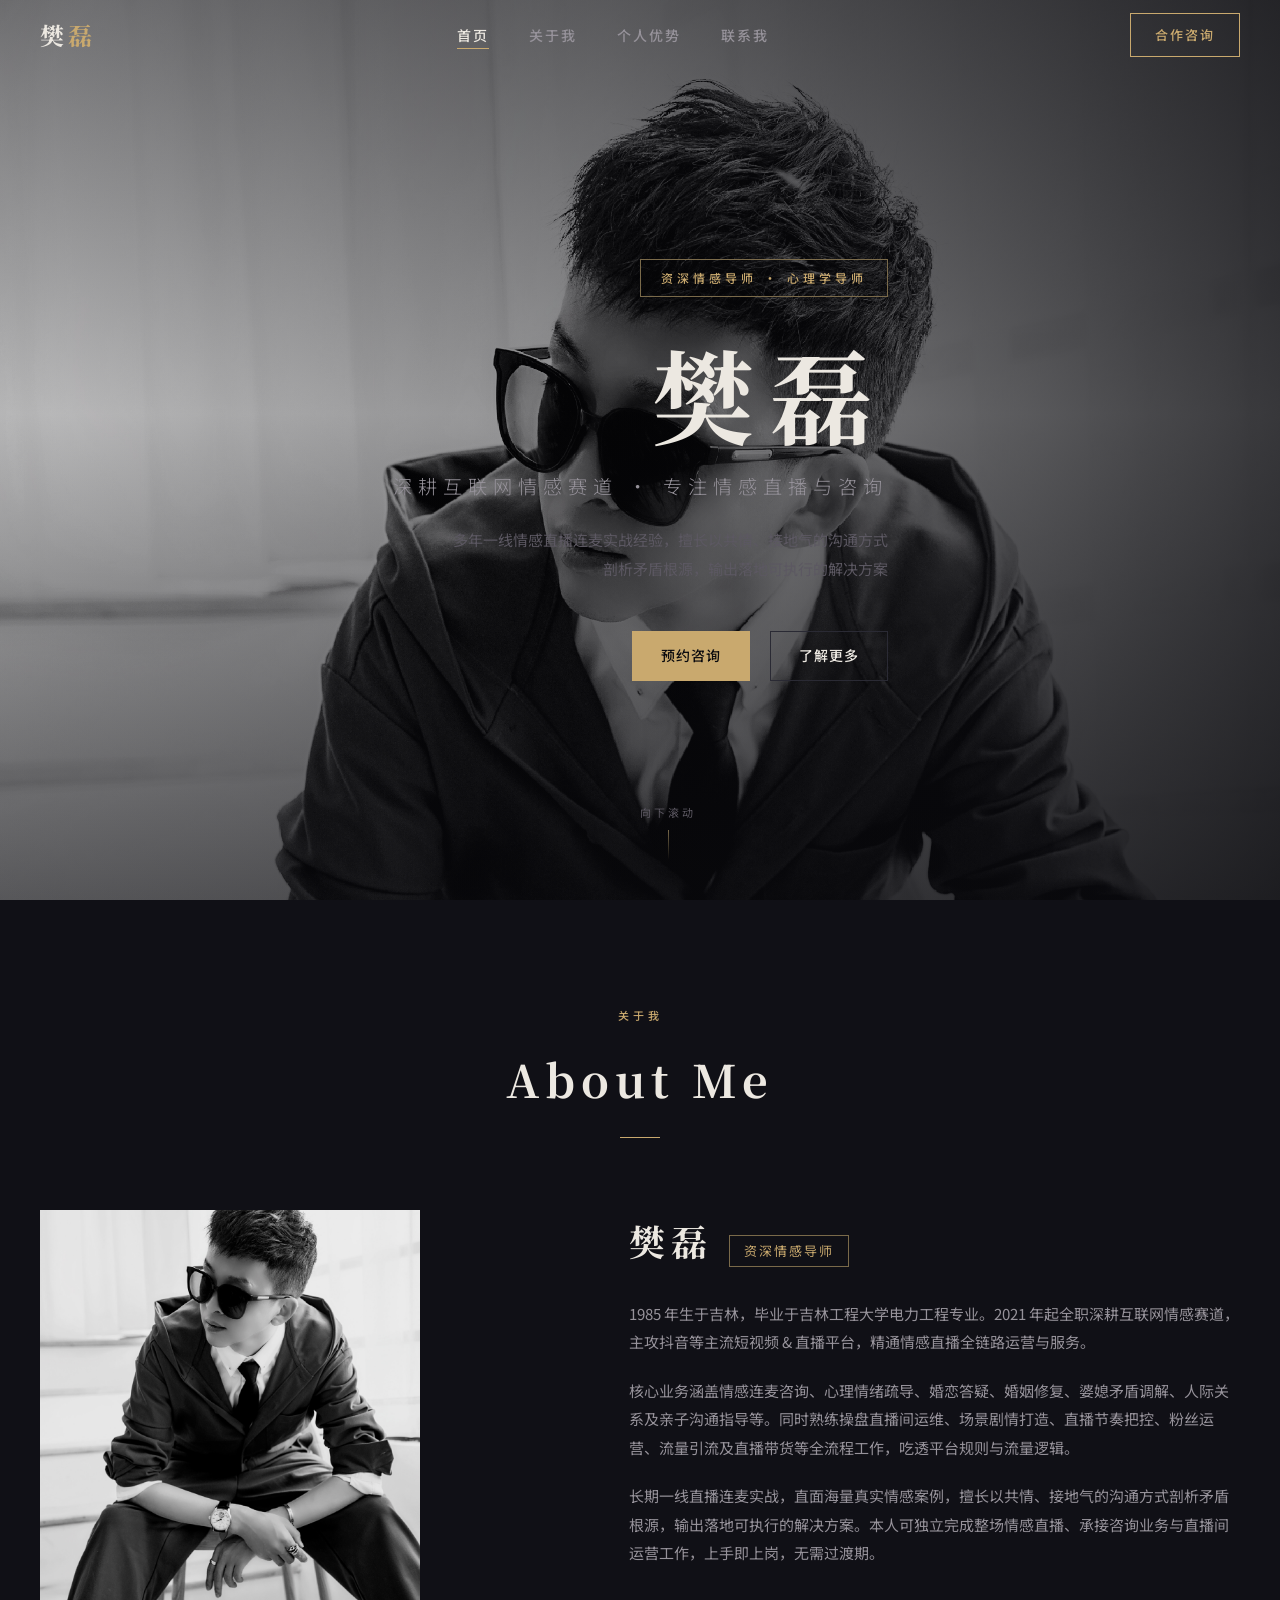
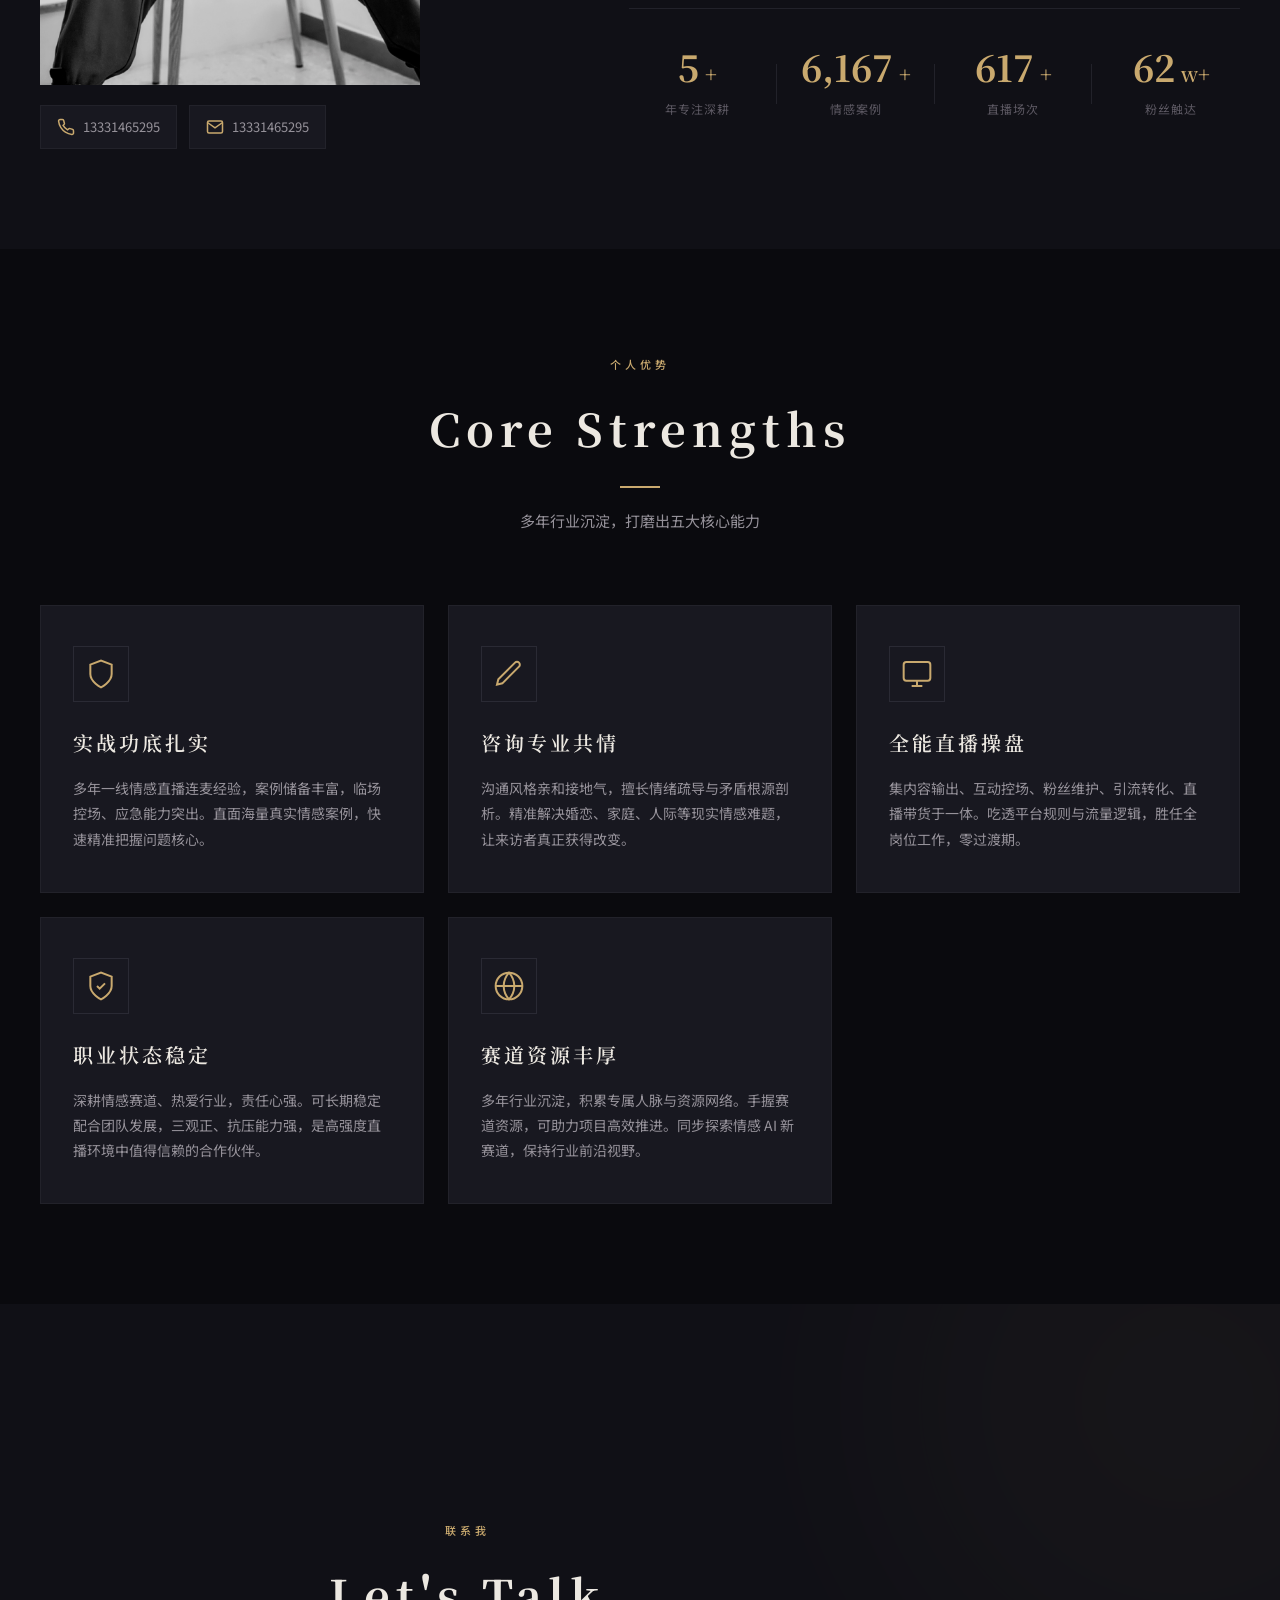
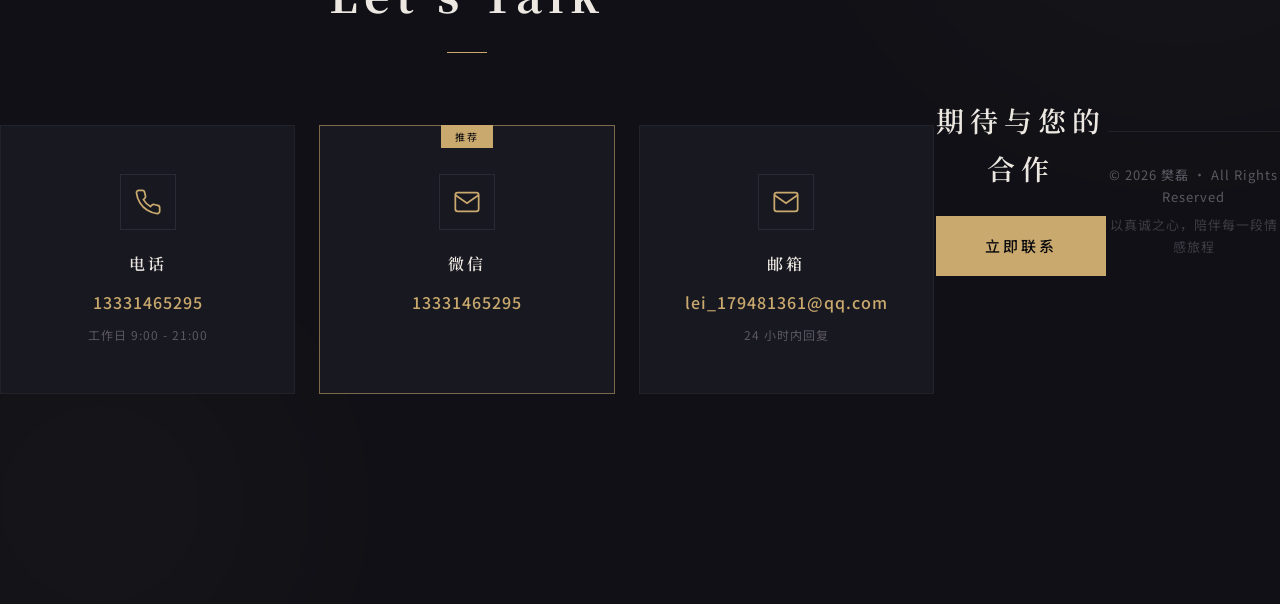
==== commit 55264e9a: "Update hero video layout" ====
--- a/index.html
+++ b/index.html
@@ -8,7 +8,7 @@
     <link rel="preconnect" href="https://fonts.googleapis.com">
     <link rel="preconnect" href="https://fonts.gstatic.com" crossorigin>
     <link href="https://fonts.googleapis.com/css2?family=Noto+Serif+SC:wght@400;600;700&family=Noto+Sans+SC:wght@300;400;500;700&display=swap" rel="stylesheet">
-    <link rel="stylesheet" href="css/style.css?v=639175750806573876">
+    <link rel="stylesheet" href="css/style.css?v=20260625-hero-video">
 </head>
 <body>
     <header id="header">
@@ -30,7 +30,7 @@
     </header>
     <section id="hero" class="hero">
         <video class="hero-bg-video" autoplay muted loop playsinline poster="assets/portrait.jpg">
-            <source src="assets/hero-bg.mp4" type="video/mp4">
+            <source src="assets/hero-bg.mp4?v=20260625-h264" type="video/mp4">
         </video>
         <div class="hero-bg-fallback"></div>
         <div class="hero-overlay"></div>
@@ -220,6 +220,6 @@
         </div>
     </section>
 
-    <script src="js/main.js"></script>
+    <script src="js/main.js?v=20260625-hero-video"></script>
 </body>
-</html>+</html>
--- a/css/style.css
+++ b/css/style.css
@@ -220,54 +220,56 @@
     min-height: 700px;
     display: flex;
     align-items: center;
-    justify-content: center;
+    justify-content: flex-end;
     overflow: hidden;
 }
 
-.hero-bg-video {\
-    position: absolute;\
-    top: 0; left: 0;\
-    width: 100%;\
-    height: 100%;\
-    z-index: 0;\
-    object-fit: cover;\
-}\
-\
-.hero-bg-fallback {\
-    position: absolute;\
-    top: 0; left: 0;\
-    width: 100%;\
-    height: 100%;\
-    z-index: -1;\
-    background: linear-gradient(135deg, #0a0a0e 0%, #1a1a2e 30%, #0f0f18 60%, #0a0a0e 100%);\
-    background-size: 400% 400%;\
-    animation: gradientShift 12s ease infinite;\
-    pointer-events: none;\
-    display: none;\
-}\
-\
-@keyframes gradientShift {\
-    0% { background-position: 0% 50%; }\
-    50% { background-position: 100% 50%; }\
-    100% { background-position: 0% 50%; }\
+.hero-bg-video {
+    position: absolute;
+    inset: 0;
+    width: 100%;
+    height: 100%;
+    z-index: 0;
+    object-fit: cover;
+    object-position: center top;
+}
+
+.hero-bg-fallback {
+    position: absolute;
+    inset: 0;
+    width: 100%;
+    height: 100%;
+    z-index: -1;
+    background: linear-gradient(135deg, #0a0a0e 0%, #1a1a2e 30%, #0f0f18 60%, #0a0a0e 100%);
+    background-size: 400% 400%;
+    animation: gradientShift 12s ease infinite;
+    pointer-events: none;
+    display: none;
+}
+
+@keyframes gradientShift {
+    0% { background-position: 0% 50%; }
+    50% { background-position: 100% 50%; }
+    100% { background-position: 0% 50%; }
 }
 .hero-overlay {
     position: absolute;
     inset: 0;
     z-index: 1;
-    background: linear-gradient(
-        135deg,
-        rgba(10, 10, 14, 0.6) 0%,
-        rgba(10, 10, 14, 0.3) 50%,
-        rgba(10, 10, 14, 0.7) 100%
-    );
+    background:
+        linear-gradient(90deg, rgba(10, 10, 14, 0.12) 0%, rgba(10, 10, 14, 0.35) 48%, rgba(10, 10, 14, 0.78) 100%),
+        linear-gradient(180deg, rgba(10, 10, 14, 0.46) 0%, rgba(10, 10, 14, 0.08) 46%, rgba(10, 10, 14, 0.6) 100%);
 }
 
 .hero-content {
     position: relative;
     z-index: 2;
-    text-align: center;
+    text-align: right;
     padding-top: 40px;
+    display: flex;
+    flex-direction: column;
+    align-items: flex-end;
+    max-width: 1180px;
 }
 
 .hero-badge {
@@ -318,7 +320,7 @@
 .hero-actions {
     display: flex;
     gap: 20px;
-    justify-content: center;
+    justify-content: flex-end;
     opacity: 0;
     animation: fadeInUp 1s var(--ease-out) 1.3s forwards;
 }
@@ -817,8 +819,8 @@
 }
 
 @media (max-width: 768px) {
-    .hero-bg-video { display: none !important; }
-    .hero-bg-fallback { display: block !important; }
+    .hero-bg-video { display: block !important; }
+    .hero-bg-fallback { display: none !important; }
     .container { padding: 0 24px; }
     .section { padding: 64px 0; }
     .section-header { margin-bottom: 48px; }
@@ -846,6 +848,20 @@
     .mobile-toggle { display: flex; }
     .btn-nav { display: none; }
 
+    .hero {
+        align-items: flex-end;
+        min-height: 92vh;
+    }
+    .hero-overlay {
+        background:
+            linear-gradient(180deg, rgba(10, 10, 14, 0.45) 0%, rgba(10, 10, 14, 0.12) 38%, rgba(10, 10, 14, 0.82) 100%);
+    }
+    .hero-content {
+        align-items: center;
+        text-align: center;
+        padding-top: 0;
+        padding-bottom: 72px;
+    }
     .hero-title { letter-spacing: 8px; }
     .hero-subtitle { letter-spacing: 3px; }
     .hero-actions { flex-direction: column; align-items: center; }
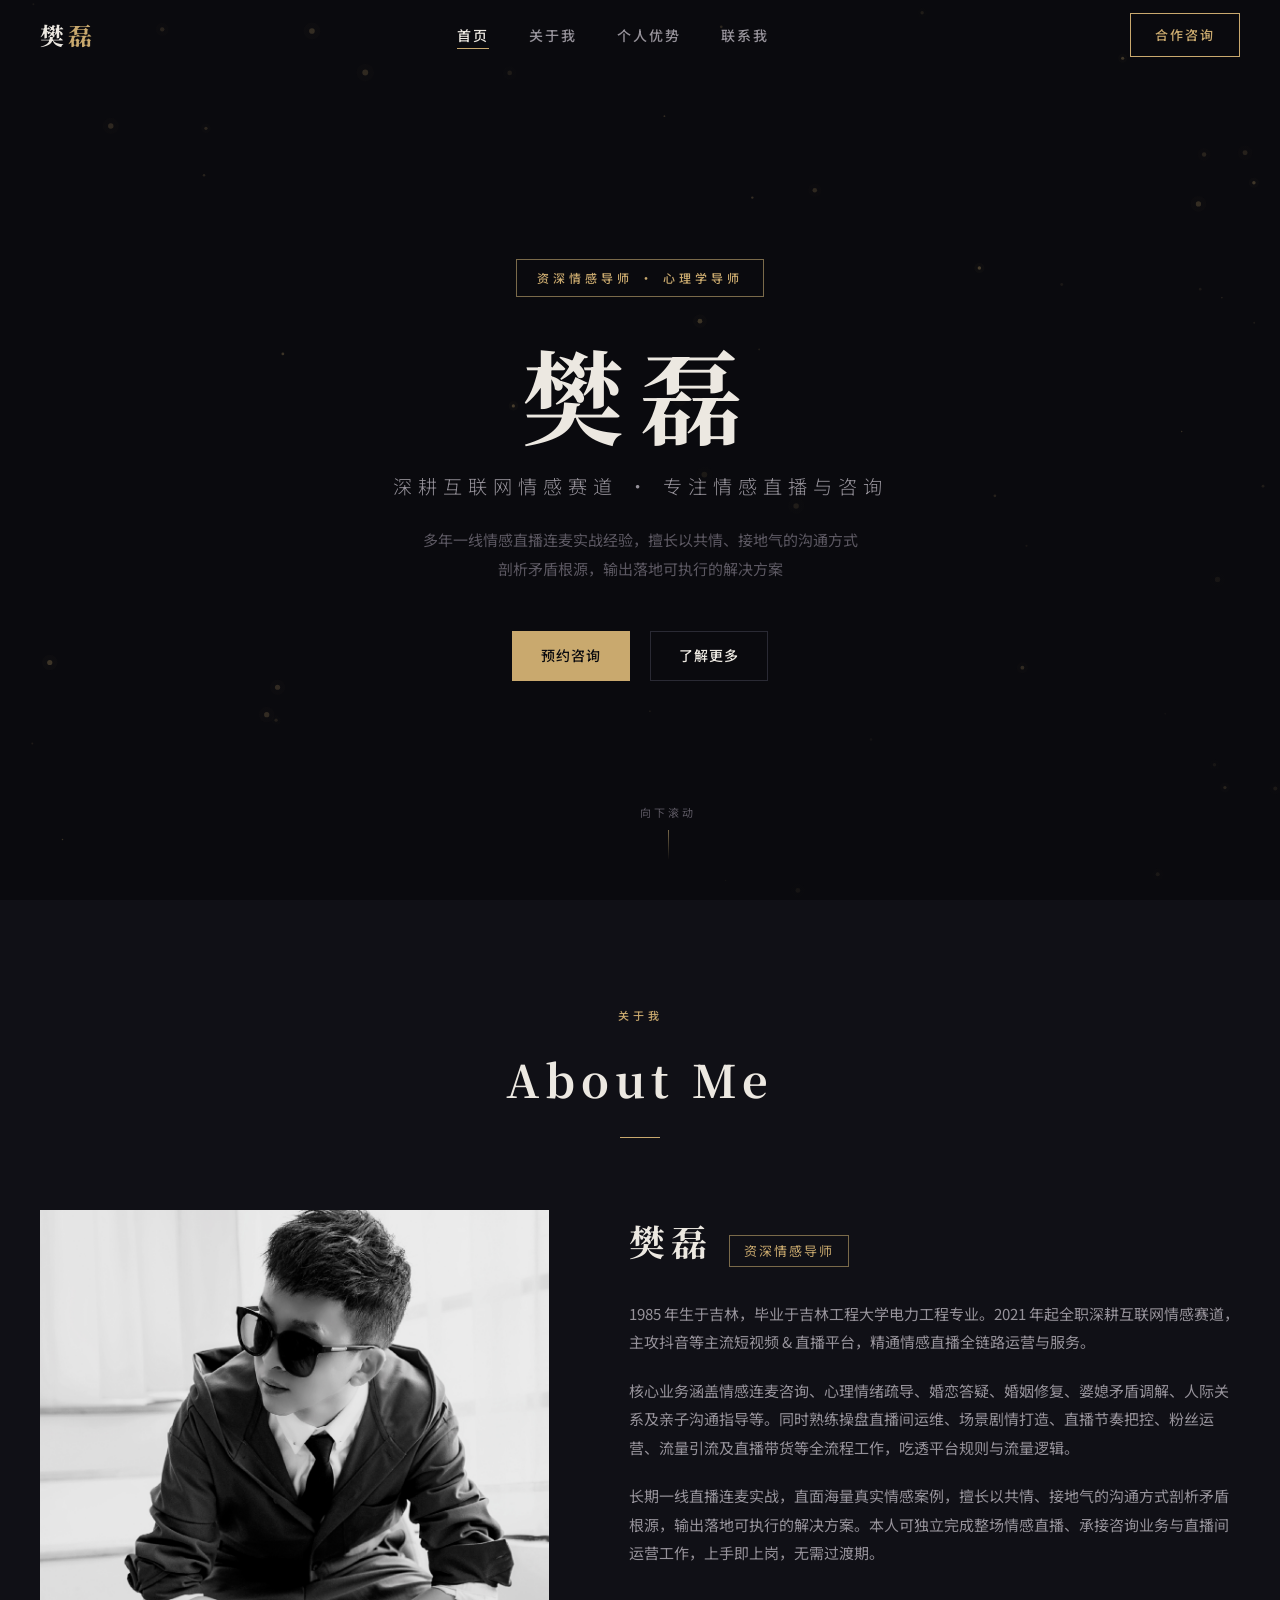
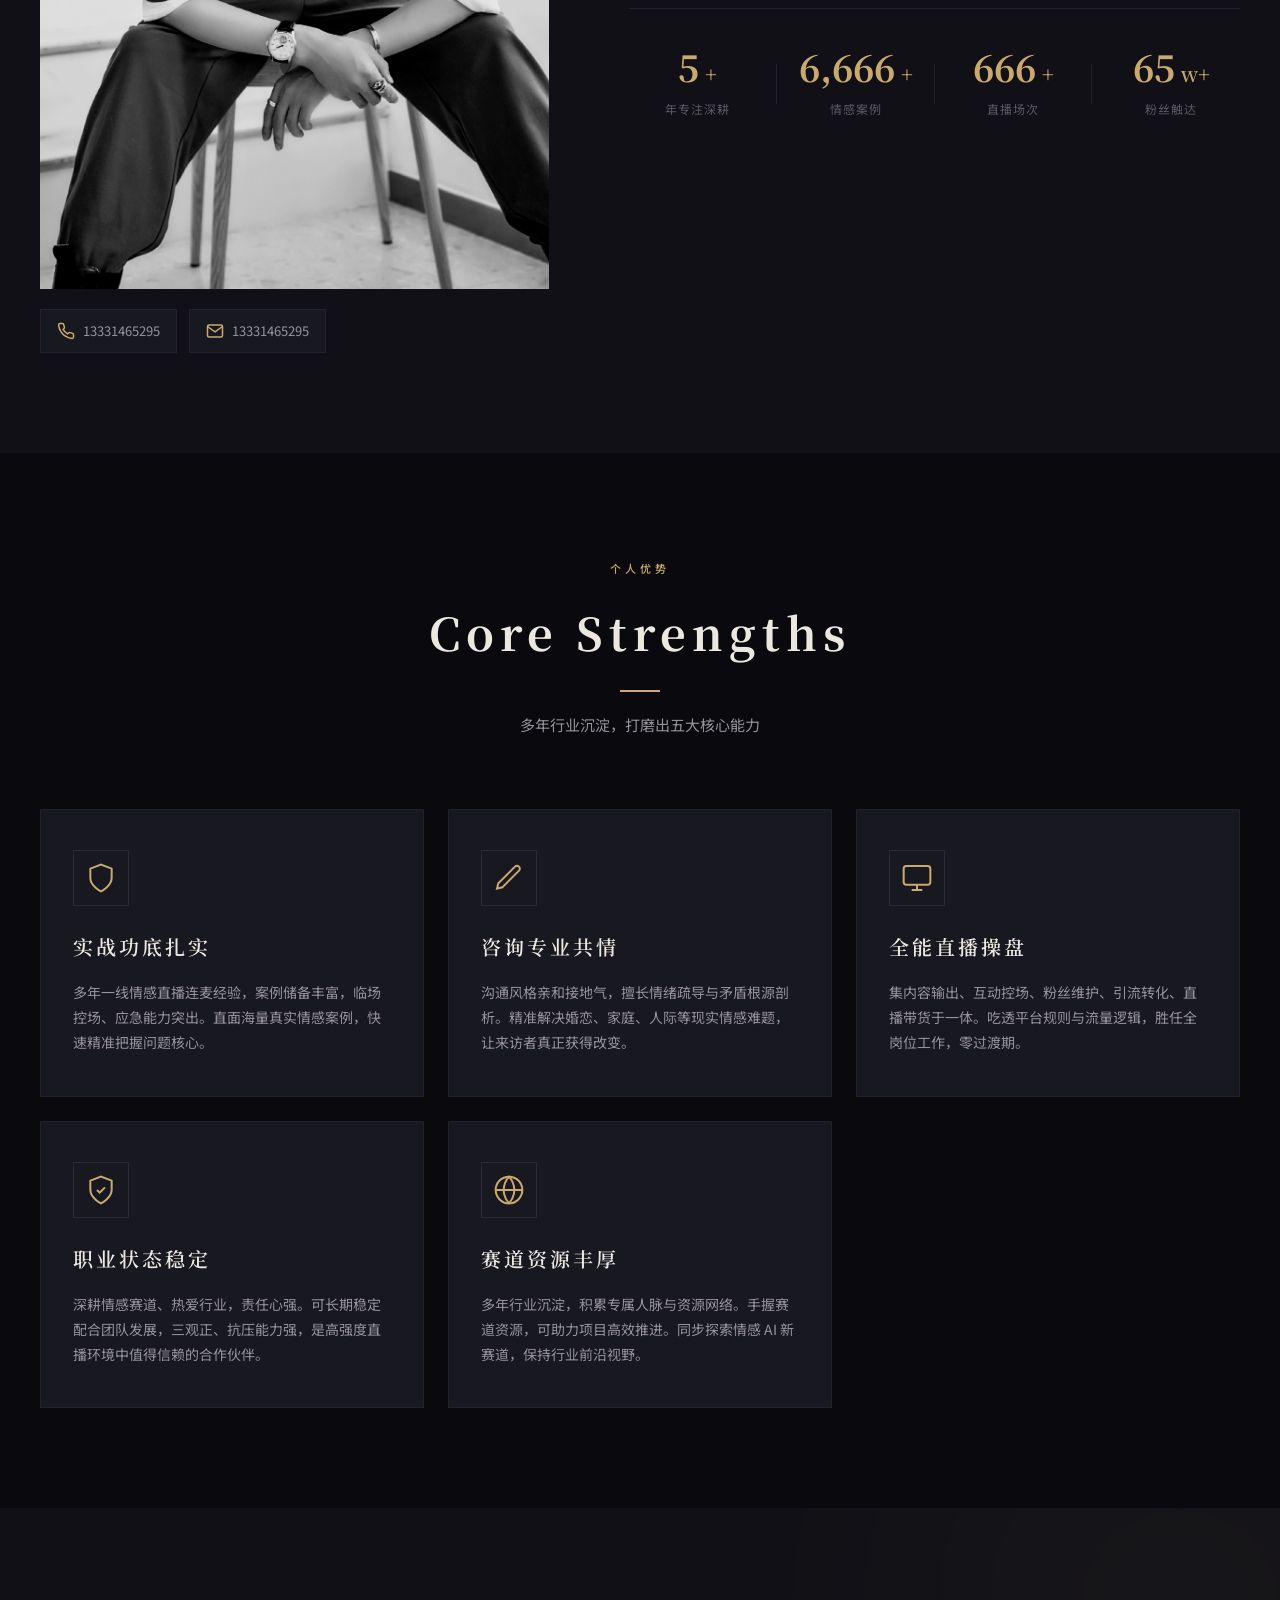
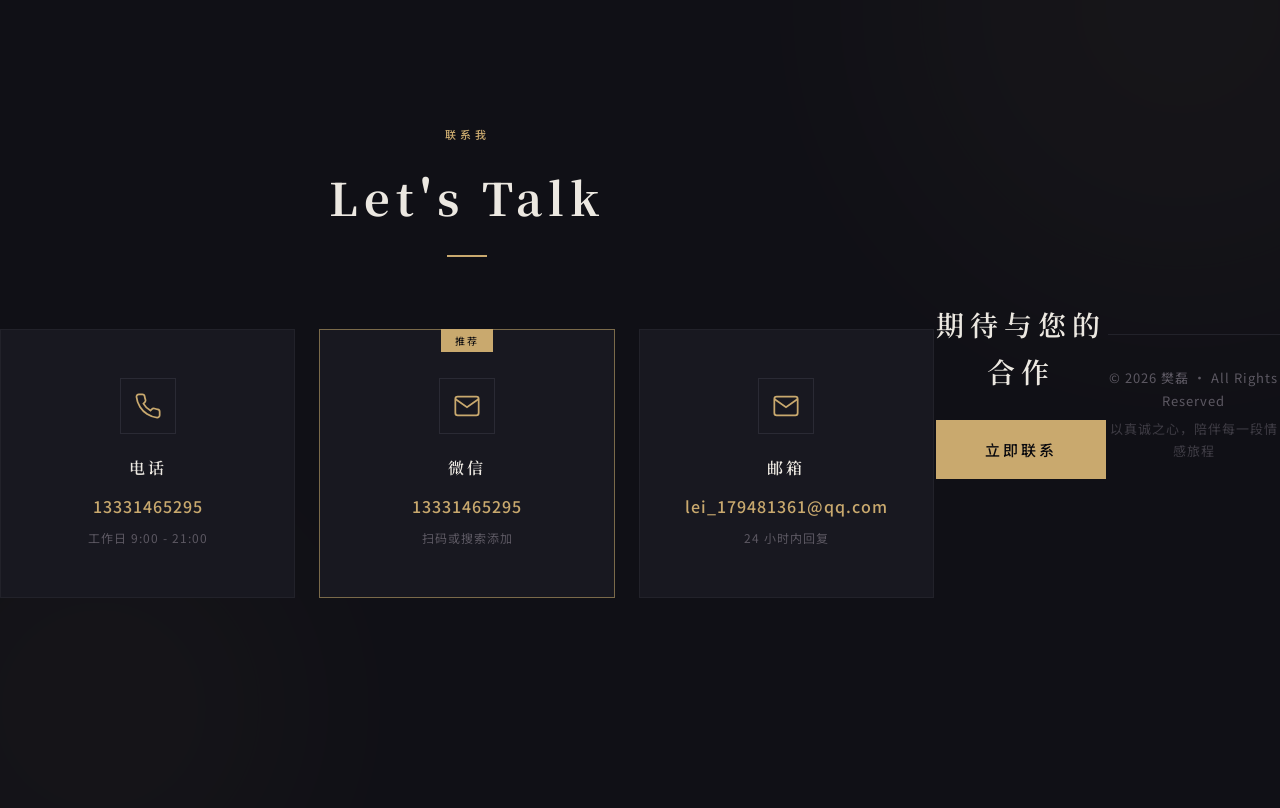
==== commit 1f573f45: "恢复樊磊个人主页原版" ====
--- a/index.html
+++ b/index.html
@@ -8,7 +8,7 @@
     <link rel="preconnect" href="https://fonts.googleapis.com">
     <link rel="preconnect" href="https://fonts.gstatic.com" crossorigin>
     <link href="https://fonts.googleapis.com/css2?family=Noto+Serif+SC:wght@400;600;700&family=Noto+Sans+SC:wght@300;400;500;700&display=swap" rel="stylesheet">
-    <link rel="stylesheet" href="css/style.css?v=20260625-hero-video">
+    <link rel="stylesheet" href="css/style.css">
 </head>
 <body>
     <header id="header">
@@ -29,10 +29,7 @@
         </nav>
     </header>
     <section id="hero" class="hero">
-        <video class="hero-bg-video" autoplay muted loop playsinline poster="assets/portrait.jpg">
-            <source src="assets/hero-bg.mp4?v=20260625-h264" type="video/mp4">
-        </video>
-        <div class="hero-bg-fallback"></div>
+        <canvas id="heroCanvas"></canvas>
         <div class="hero-overlay"></div>
         <div class="container hero-content">
             <div class="hero-badge">资深情感导师 · 心理学导师</div>
@@ -64,6 +61,7 @@
                 <div class="about-image reveal-left">
                     <div class="image-frame">
                         <img src="assets/portrait.jpg" alt="樊磊 - 情感导师" id="portraitImg">
+                        <div class="image-frame-deco"></div>
                     </div>
                     <div class="about-contact-cards">
                         <div class="contact-mini-card">
@@ -193,6 +191,7 @@
                     </div>
                     <h3>微信</h3>
                     <a href="#" class="contact-link">13331465295</a>
+                    <p class="contact-hint">扫码或搜索添加</p>
                 </div>
 
                 <div class="contact-card">
@@ -220,6 +219,6 @@
         </div>
     </section>
 
-    <script src="js/main.js?v=20260625-hero-video"></script>
+    <script src="js/main.js"></script>
 </body>
-</html>
+</html>
--- a/css/style.css
+++ b/css/style.css
@@ -220,56 +220,35 @@
     min-height: 700px;
     display: flex;
     align-items: center;
-    justify-content: flex-end;
+    justify-content: center;
     overflow: hidden;
 }
 
-.hero-bg-video {
-    position: absolute;
-    inset: 0;
+#heroCanvas {
+    position: absolute;
+    top: 0; left: 0;
     width: 100%;
     height: 100%;
     z-index: 0;
-    object-fit: cover;
-    object-position: center top;
-}
-
-.hero-bg-fallback {
-    position: absolute;
-    inset: 0;
-    width: 100%;
-    height: 100%;
-    z-index: -1;
-    background: linear-gradient(135deg, #0a0a0e 0%, #1a1a2e 30%, #0f0f18 60%, #0a0a0e 100%);
-    background-size: 400% 400%;
-    animation: gradientShift 12s ease infinite;
-    pointer-events: none;
-    display: none;
-}
-
-@keyframes gradientShift {
-    0% { background-position: 0% 50%; }
-    50% { background-position: 100% 50%; }
-    100% { background-position: 0% 50%; }
-}
+}
+
 .hero-overlay {
     position: absolute;
     inset: 0;
     z-index: 1;
-    background:
-        linear-gradient(90deg, rgba(10, 10, 14, 0.12) 0%, rgba(10, 10, 14, 0.35) 48%, rgba(10, 10, 14, 0.78) 100%),
-        linear-gradient(180deg, rgba(10, 10, 14, 0.46) 0%, rgba(10, 10, 14, 0.08) 46%, rgba(10, 10, 14, 0.6) 100%);
+    background: linear-gradient(
+        135deg,
+        rgba(10, 10, 14, 0.6) 0%,
+        rgba(10, 10, 14, 0.3) 50%,
+        rgba(10, 10, 14, 0.7) 100%
+    );
 }
 
 .hero-content {
     position: relative;
     z-index: 2;
-    text-align: right;
+    text-align: center;
     padding-top: 40px;
-    display: flex;
-    flex-direction: column;
-    align-items: flex-end;
-    max-width: 1180px;
 }
 
 .hero-badge {
@@ -320,7 +299,7 @@
 .hero-actions {
     display: flex;
     gap: 20px;
-    justify-content: flex-end;
+    justify-content: center;
     opacity: 0;
     animation: fadeInUp 1s var(--ease-out) 1.3s forwards;
 }
@@ -414,14 +393,10 @@
     align-items: start;
 }
 
-.about-image {
-    max-width: 380px;
-}
-
 .image-frame {
     position: relative;
     width: 100%;
-    aspect-ratio: 4 / 5;
+    aspect-ratio: 3 / 4;
     overflow: hidden;
 }
 
@@ -819,8 +794,6 @@
 }
 
 @media (max-width: 768px) {
-    .hero-bg-video { display: block !important; }
-    .hero-bg-fallback { display: none !important; }
     .container { padding: 0 24px; }
     .section { padding: 64px 0; }
     .section-header { margin-bottom: 48px; }
@@ -848,20 +821,6 @@
     .mobile-toggle { display: flex; }
     .btn-nav { display: none; }
 
-    .hero {
-        align-items: flex-end;
-        min-height: 92vh;
-    }
-    .hero-overlay {
-        background:
-            linear-gradient(180deg, rgba(10, 10, 14, 0.45) 0%, rgba(10, 10, 14, 0.12) 38%, rgba(10, 10, 14, 0.82) 100%);
-    }
-    .hero-content {
-        align-items: center;
-        text-align: center;
-        padding-top: 0;
-        padding-bottom: 72px;
-    }
     .hero-title { letter-spacing: 8px; }
     .hero-subtitle { letter-spacing: 3px; }
     .hero-actions { flex-direction: column; align-items: center; }
